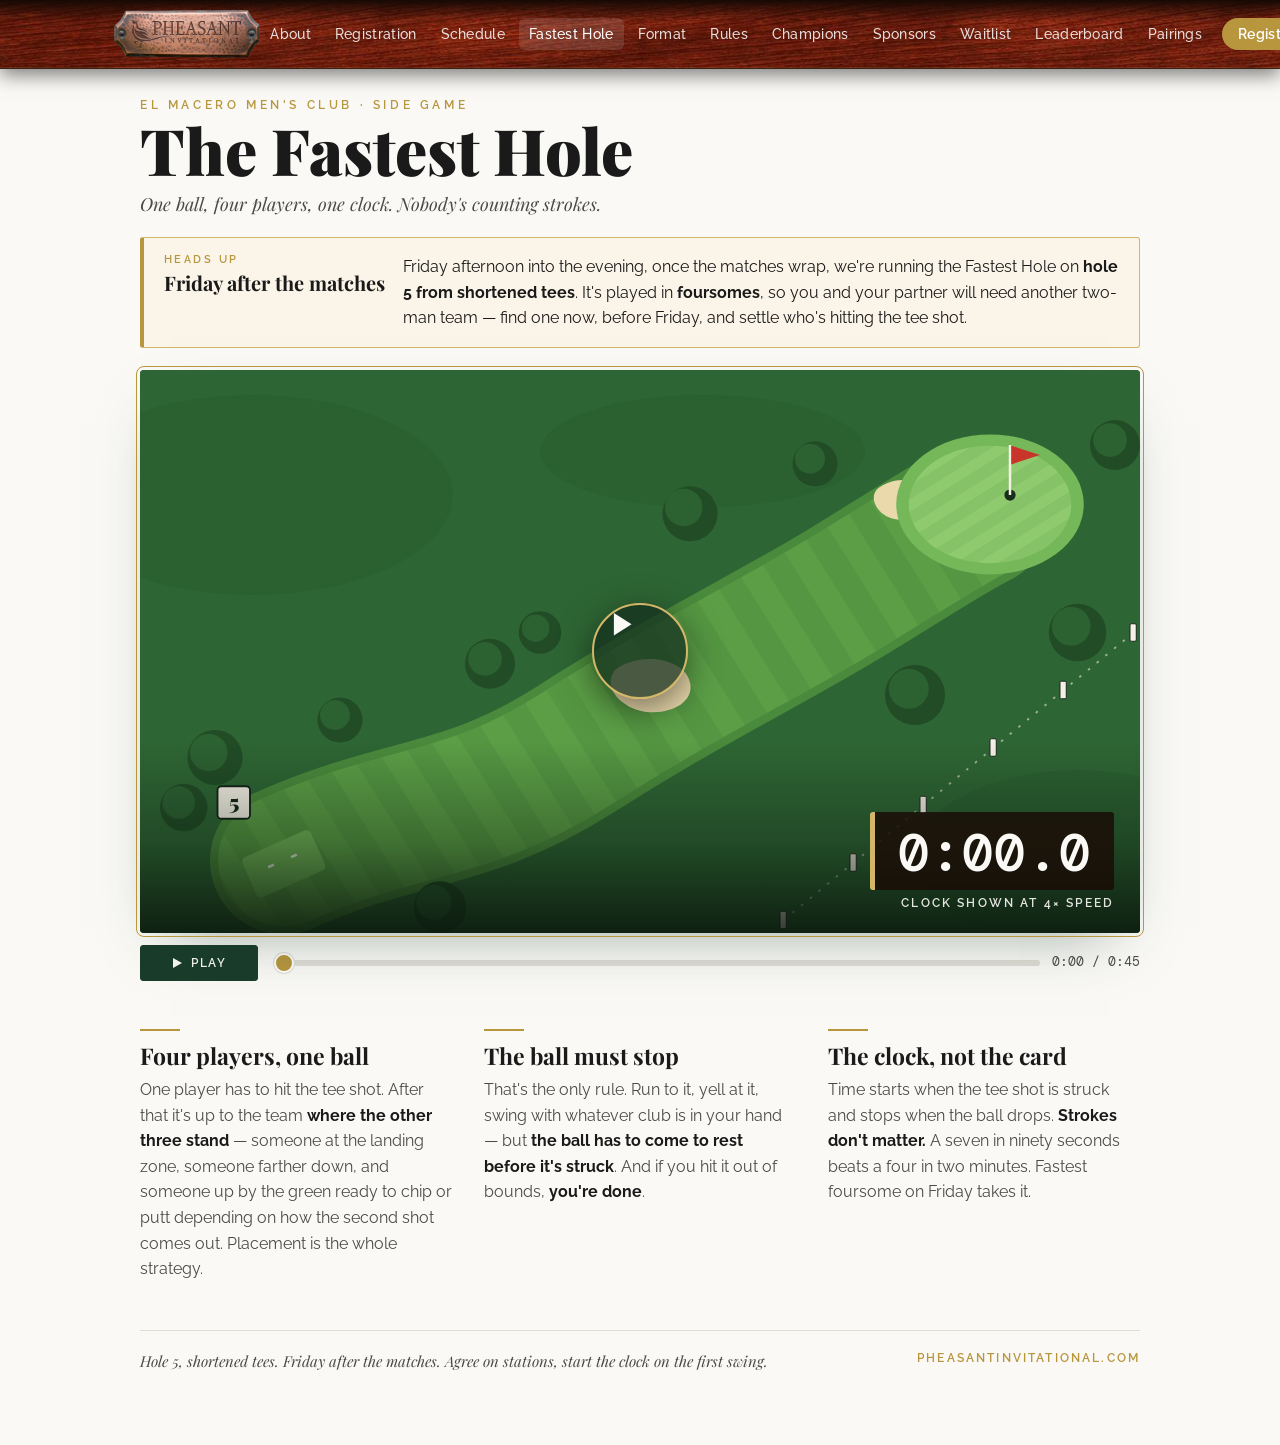
==== fastest-hole.html @ ba738352 "Fastest Hole: tap-to-play (no autostart) + captions back inside the frame - Animation no longer auto" ====
<!DOCTYPE html>
<html lang="en">
<head>
<meta charset="utf-8">
<meta name="viewport" content="width=device-width, initial-scale=1.0, viewport-fit=cover">
<meta name="theme-color" content="#1a0a05">
<meta name="description" content="The Fastest Hole — a Pheasant Invitational side game on a shortened hole 5, Friday after the matches. Four players, one ball, one clock.">
<meta property="og:title" content="The Fastest Hole · The Pheasant Invitational">
<meta property="og:description" content="Friday after the matches. Four players, one ball, one clock. Nobody's counting strokes.">
<link rel="icon" href="favicon.ico" sizes="32x32">
<title>The Fastest Hole</title>
<link rel="apple-touch-icon" href="apple-touch-icon.png?v=2">
<link rel="manifest" href="manifest.json">
<meta name="apple-mobile-web-app-capable" content="yes">
<meta name="mobile-web-app-capable" content="yes">
<meta name="apple-mobile-web-app-status-bar-style" content="black">
<meta name="apple-mobile-web-app-title" content="Pheasant">
<link rel="preconnect" href="https://fonts.googleapis.com">
<link rel="stylesheet" href="https://fonts.googleapis.com/css2?family=Playfair+Display:ital,wght@0,400;0,700;0,900;1,400&family=Raleway:wght@400;500;600;700&family=DM+Mono:wght@500&display=swap">
<style>
  :root {
    /* Pheasant Invitational palette (pheasantinvitational.com styles.css) */
    --ground: #faf9f6;
    --surface: #ffffff;
    --ink: #1a1a1a;
    --muted: #4a4a4a;
    --line: #e0ddd7;
    --green-dark: #1a3c2a;
    --green-mid: #2d5a3f;
    --green-light: #3a7d5c;
    --green-pale: #e8f0eb;
    --gold: #b8963e;
    --gold-light: #d4b668;
    --gold-pale: #faf5e8;
    --accent: #b8963e;
    --chalk: #faf9f6;
    --amber: #d4b668;
    --plate: #1a3c2a;
    --plate-ink: #faf9f6;
    --shadow: 0 24px 60px -30px rgba(26, 60, 42, .5);
    color-scheme: light dark;
  }
  @media (prefers-color-scheme: dark) {
    :root:not([data-theme="light"]) {
      --ground: #0f2a1a;
      --surface: #143019;
      --ink: #faf9f6;
      --muted: #c9d3cb;
      --line: #2d5a3f;
      --green-pale: #1a3c2a;
      --gold-pale: #1e2f22;
      --plate: #0a1f14;
      --shadow: 0 24px 60px -30px rgba(0, 0, 0, .8);
    }
  }
  :root[data-theme="dark"] {
    --ground: #0f2a1a;
    --surface: #143019;
    --ink: #faf9f6;
    --muted: #c9d3cb;
    --line: #2d5a3f;
    --green-pale: #1a3c2a;
    --gold-pale: #1e2f22;
    --plate: #0a1f14;
    --shadow: 0 24px 60px -30px rgba(0, 0, 0, .8);
  }

  * { box-sizing: border-box; }
  [hidden] { display: none !important; }
  body {
    margin: 0;
    padding-top: calc(68px + env(safe-area-inset-top, 0px));   /* clear the fixed navbar */
    background: var(--ground);
    color: var(--ink);
    font-family: "Raleway", system-ui, -apple-system, "Segoe UI", sans-serif;
    font-size: 17px;
    line-height: 1.6;
    -webkit-font-smoothing: antialiased;
  }
  /* ---------- Site navbar (same design as the rest of pheasantinvitational.com) ---------- */
  .navbar {
    position: fixed; top: 0; left: 0; right: 0; z-index: 100;
    padding-top: env(safe-area-inset-top, 0px);
    background:
      linear-gradient(to bottom, #160904 0, #160904 env(safe-area-inset-top, 0px), rgba(22,9,4,0) calc(env(safe-area-inset-top, 0px) + 22px)),
      url('mahogany-nav.jpg') center/cover no-repeat;
    background-color: #160904;
    border-bottom: 1px solid rgba(140,100,50,0.3);
    box-shadow: 0 6px 18px rgba(0,0,0,0.5), inset 0 -1px 0 rgba(255,220,160,0.08);
    transition: box-shadow 0.3s;
  }
  .navbar::after { content: ''; position: fixed; top: 0; left: 0; right: 0; height: env(safe-area-inset-top, 0px); background: #160904; z-index: 1; pointer-events: none; }
  .navbar.scrolled { box-shadow: 0 8px 28px rgba(0,0,0,0.6), inset 0 -1px 0 rgba(255,220,160,0.08); }
  .nav-container { max-width: 1100px; margin: 0 auto; padding: 0 24px; display: flex; align-items: center; justify-content: space-between; height: 68px; }
  .nav-logo { display: flex; align-items: center; }
  .nav-logo-img { height: 48px; width: auto; display: block; }
  .nav-menu { display: flex; align-items: center; gap: 4px; list-style: none; margin: 0; padding: 0; }
  .nav-menu li { list-style: none; }
  .nav-link { color: rgba(255,255,255,0.85); font-family: "Raleway", sans-serif; font-size: 14px; font-weight: 500; padding: 8px 10px; border-radius: 6px; text-decoration: none; letter-spacing: 0.3px; white-space: nowrap; transition: color 0.2s, background 0.2s; }
  .nav-link:hover { color: #fff; background: rgba(255,255,255,0.08); }
  .nav-cta { background: var(--gold); color: #fff !important; border-radius: 999px; padding: 8px 16px; font-weight: 600; margin-left: 6px; }
  .nav-cta:hover { background: var(--gold-light); }
  .nav-link-active { color: #fff !important; background: rgba(255,255,255,0.12); }
  .nav-toggle { display: none; flex-direction: column; gap: 5px; background: none; border: none; padding: 8px; cursor: pointer; }
  .nav-toggle span { display: block; width: 24px; height: 2px; background: #fff; border-radius: 2px; transition: transform 0.3s, opacity 0.3s; }
  .nav-toggle.active span:nth-child(1) { transform: translateY(7px) rotate(45deg); }
  .nav-toggle.active span:nth-child(2) { opacity: 0; }
  .nav-toggle.active span:nth-child(3) { transform: translateY(-7px) rotate(-45deg); }
  @media (max-width: 768px) {
    .nav-toggle { display: flex; }
    .nav-menu {
      position: fixed; top: calc(68px + env(safe-area-inset-top, 0px)); left: 0; right: 0;
      background: url('mahogany-bg.jpg') center/cover no-repeat;
      flex-direction: column; align-items: stretch; padding: 16px 24px 24px; gap: 4px;
      border-bottom: 1px solid rgba(140,100,50,0.3);
      transform: translateY(calc(-100% - 140px)); visibility: hidden;
      transition: transform 0.35s ease, visibility 0s 0.35s;
    }
    .nav-menu.open { transform: translateY(0); visibility: visible; transition: transform 0.35s ease, visibility 0s 0s; }
    .nav-link { display: block; padding: 12px 16px; font-size: 16px; }
    .nav-cta { text-align: center; margin-left: 0; margin-top: 8px; }
  }

  .wrap { max-width: 1040px; margin: 0 auto; padding: 28px 20px 72px; }

  header { margin-bottom: 18px; }
  .eyebrow {
    font-family: "Raleway", sans-serif;
    font-weight: 600; font-size: 12px; letter-spacing: .3em; text-transform: uppercase;
    color: var(--gold);
  }
  h1 {
    font-family: "Playfair Display", Georgia, "Times New Roman", serif;
    font-weight: 900; font-size: clamp(36px, 6vw, 64px); line-height: 1.02; margin: 2px 0 0;
    text-wrap: balance; color: var(--ink);
  }
  .lede { margin: 8px 0 0; max-width: 60ch; color: var(--muted); font-family: "Playfair Display", Georgia, serif; font-style: italic; font-size: 18px; }
  @media (max-width: 640px) {
    header { grid-template-columns: 1fr; gap: 12px; }
  }

  /* heads-up notice */
  .notice {
    display: grid; grid-template-columns: auto 1fr; gap: 14px 18px; align-items: start;
    background: var(--gold-pale); border: 1px solid var(--gold-light); border-left: 4px solid var(--gold);
    padding: 16px 20px; margin: 18px 0 22px; border-radius: 3px;
  }
  .notice .when {
    font-family: "Playfair Display", Georgia, serif; font-weight: 700; font-size: 20px; line-height: 1.15; color: var(--ink);
    min-width: 9ch;
  }
  .notice .when small { display: block; font-family: "Raleway", sans-serif; font-weight: 600; font-size: 11px; letter-spacing: .22em; text-transform: uppercase; color: var(--gold); margin-bottom: 4px; }
  .notice p { margin: 0; font-size: 16px; color: var(--ink); }
  .notice p strong { font-weight: 700; }
  @media (max-width: 640px) { .notice { grid-template-columns: 1fr; gap: 8px; } }

  /* ---------- stage ---------- */
  .stage {
    position: relative; aspect-ratio: 16 / 9; width: 100%;
    background: #2E6534; border-radius: 4px; overflow: hidden;
    box-shadow: var(--shadow);
    outline: 1px solid var(--gold); outline-offset: 3px;
  }
  .stage svg { position: absolute; inset: 0; width: 100%; height: 100%; display: block; }

  .hud {
    position: absolute; bottom: 3.4%; right: 2.6%; z-index: 6;
    display: flex; flex-direction: column; align-items: flex-end; gap: 4px;
    color: var(--chalk); text-align: right;
    pointer-events: none;
  }
  .clock {
    font-family: "DM Mono", "SFMono-Regular", Menlo, monospace;
    font-weight: 500; font-variant-numeric: tabular-nums;
    font-size: clamp(22px, 5.2cqw, 54px); line-height: 1;
    background: rgba(26, 10, 5, .82); padding: .28em .45em .22em; border-radius: 3px;
    border-left: 5px solid var(--gold-light);
    letter-spacing: .02em;
    transition: border-color .3s;
  }
  .clock.running { border-color: #c8352b; }
  .clock.done { border-color: #8FCB6E; }
  .hud small {
    font-family: "Raleway", sans-serif; font-weight: 600; font-size: clamp(9px, 1.3cqw, 12px);
    letter-spacing: .18em; text-transform: uppercase; opacity: .9;
  }
  .strokes {
    position: absolute; top: 3.2%; left: 2.6%; z-index: 6;
    font-family: "Raleway", sans-serif; font-weight: 600; letter-spacing: .18em; text-transform: uppercase;
    font-size: clamp(10px, 1.5cqw, 14px); color: var(--chalk);
    background: rgba(26, 10, 5, .82); padding: .5em .8em; border-radius: 3px;
    opacity: 0; pointer-events: none;
  }
  .strokes b { font-family: "DM Mono", monospace; font-size: 1.4em; margin-left: .4em; font-weight: 500; }
  .strokes b { position: relative; display: inline-block; }
  .strokes b i { position: absolute; left: -2px; right: -2px; top: 52%; height: 3px; background: #c8352b; transform: scaleX(0); transform-origin: left center; }

  .stage { container-type: inline-size; }

  /* title card */
  .card {
    position: absolute; inset: 0; z-index: 10; display: grid; place-items: center; text-align: center;
    background: radial-gradient(ellipse at 50% 60%, rgba(26,60,42,.35), rgba(10,31,20,.88));
    color: var(--chalk); opacity: 0; pointer-events: none; padding: 6%;
  }
  .card .t0 {
    font-family: "Raleway", sans-serif; font-weight: 600; letter-spacing: .32em; text-transform: uppercase;
    font-size: clamp(9px, 1.5cqw, 15px); color: var(--gold-light); margin-bottom: 1.2em;
  }
  .card .t1 {
    font-family: "Playfair Display", Georgia, serif; font-weight: 900;
    font-size: clamp(28px, 8.5cqw, 92px); line-height: 1; letter-spacing: 0;
    text-wrap: balance;
  }
  .card .t2 {
    font-family: "Playfair Display", Georgia, serif; font-style: italic; font-size: clamp(12px, 2.4cqw, 24px);
    margin-top: .7em; opacity: .92;
  }
  .card .rule { width: 12%; height: 2px; background: linear-gradient(90deg, transparent, var(--gold-light), transparent); margin: 1.1em auto 0; }

  /* scoreboard card (final) */
  .board {
    position: absolute; inset: 0; z-index: 10; display: grid; place-items: center;
    background: rgba(10, 31, 20, .82); color: var(--chalk); opacity: 0; pointer-events: none;
  }
  .board .inner {
    display: grid; grid-template-columns: 1fr 1fr; gap: 0 6cqw; align-items: end; text-align: center;
  }
  .board .lbl { font-family: "Raleway", sans-serif; font-weight: 600; letter-spacing: .26em; text-transform: uppercase; font-size: clamp(9px, 1.5cqw, 14px); color: var(--gold-light); }
  .board .val { font-family: "DM Mono", monospace; font-variant-numeric: tabular-nums; line-height: 1; margin-top: .15em; }
  .board .time .val { font-size: clamp(40px, 11cqw, 118px); color: var(--gold-light); }
  .board .stk .val { font-size: clamp(28px, 6cqw, 64px); opacity: .55; text-decoration: line-through; text-decoration-color: #c8352b; text-decoration-thickness: 4px; }
  .board .foot { grid-column: 1 / -1; margin-top: 1.4em; font-family: "Playfair Display", Georgia, serif; font-style: italic; font-size: clamp(12px, 2.4cqw, 24px); }

  /* Captions overlaid inside the frame — a soft scrim across the bottom keeps
     text legible without covering the hole, players, ball, or clock. */
  .captions {
    position: absolute; inset: 0; z-index: 4; pointer-events: none;
    background: linear-gradient(to top, rgba(8,18,10,.82) 0%, rgba(8,18,10,.32) 16%, rgba(8,18,10,0) 34%);
  }
  .cap {
    position: absolute; left: 4%; right: 27%; bottom: 6.5%;
    font-family: "Playfair Display", Georgia, serif; font-size: clamp(13px, 2.7cqw, 23px); line-height: 1.3;
    color: #faf9f6; opacity: 0; margin: 0; text-shadow: 0 1px 4px rgba(0,0,0,.6);
  }
  .cap.sub { font-family: "Raleway", sans-serif; font-weight: 600; text-transform: uppercase; letter-spacing: .1em; font-size: clamp(11px, 2cqw, 15px); color: #e9e2d2; }
  .cap em { font-style: normal; color: var(--gold-light); font-weight: 700; }
  .cap.sub em { color: var(--gold-light); }

  /* Big play button — the animation waits for a tap instead of auto-running,
     so nobody misses the opening. Hidden while it plays. */
  .bigplay {
    position: absolute; left: 50%; top: 50%; transform: translate(-50%, -50%); z-index: 20;
    width: clamp(58px, 12cqw, 96px); aspect-ratio: 1; border-radius: 50%; padding: 0;
    background: rgba(20, 46, 30, .74); border: 2px solid var(--gold-light);
    display: grid; place-items: center; cursor: pointer;
    box-shadow: 0 10px 34px rgba(0,0,0,.5);
    transition: opacity .3s ease, transform .18s ease, background .2s;
  }
  .bigplay svg { width: 42%; height: 42%; fill: #faf9f6; margin-left: 8%; }
  .bigplay:hover { transform: translate(-50%, -50%) scale(1.06); background: rgba(26, 60, 42, .9); }
  .bigplay:focus-visible { outline: 2px solid var(--gold-light); outline-offset: 4px; }
  .stage.playing .bigplay { opacity: 0; pointer-events: none; }

  /* ---------- controls ---------- */
  .controls {
    display: grid; grid-template-columns: auto 1fr auto; gap: 14px; align-items: center;
    margin-top: 12px;
  }
  button {
    font-family: "Raleway", sans-serif; font-weight: 600; letter-spacing: .16em; text-transform: uppercase;
    font-size: 12px; color: var(--ink); background: var(--surface); border: 1px solid var(--line);
    padding: 11px 16px; border-radius: 3px; cursor: pointer; line-height: 1;
    display: inline-flex; align-items: center; gap: 8px;
    -webkit-tap-highlight-color: transparent;
  }
  #playBtn { background: var(--green-dark); color: #faf9f6; border-color: var(--green-dark); min-width: 118px; justify-content: center; }
  #playBtn:hover { background: var(--green-mid); }
  button:hover { border-color: var(--gold); }
  button:focus-visible { outline: 2px solid var(--gold); outline-offset: 2px; }
  button svg { width: 12px; height: 12px; fill: currentColor; }
  .scrub { -webkit-appearance: none; appearance: none; width: 100%; height: 6px; background: var(--line); border-radius: 3px; outline: none; cursor: pointer; }
  .scrub::-webkit-slider-thumb { -webkit-appearance: none; width: 20px; height: 20px; border-radius: 50%; background: var(--gold); border: 2px solid var(--surface); box-shadow: 0 0 0 1px var(--line); }
  .scrub::-moz-range-thumb { width: 20px; height: 20px; border-radius: 50%; background: var(--gold); border: 2px solid var(--surface); }
  .scrub:focus-visible { outline: 2px solid var(--gold); outline-offset: 4px; }
  .tc { font-family: "DM Mono", monospace; font-variant-numeric: tabular-nums; font-size: 13px; color: var(--muted); }

  @media (max-width: 480px) {
    .controls { grid-template-columns: auto 1fr; }
    .tc { grid-column: 2; justify-self: end; margin-top: -6px; }
  }

  /* ---------- house rules ---------- */
  .rules { margin-top: 48px; display: grid; grid-template-columns: repeat(3, 1fr); gap: 32px; }
  .rules h2 {
    font-family: "Playfair Display", Georgia, serif; font-weight: 700;
    font-size: 23px; margin: 0 0 8px; line-height: 1.15; text-wrap: balance;
  }
  .rules h2::before { content: ""; display: block; width: 40px; height: 2px; background: var(--gold); margin-bottom: 12px; }
  .rules p { margin: 0; color: var(--muted); font-size: 16px; }
  .rules strong { color: var(--ink); font-weight: 700; }
  @media (max-width: 720px) { .rules { grid-template-columns: 1fr; gap: 26px; } }

  footer { margin-top: 48px; padding-top: 18px; border-top: 1px solid var(--line); color: var(--muted); font-size: 15px; font-family: "Playfair Display", Georgia, serif; font-style: italic; display: flex; justify-content: space-between; gap: 16px; flex-wrap: wrap; }
  footer a { color: var(--gold); text-decoration: none; font-family: "Raleway", sans-serif; font-style: normal; font-weight: 600; font-size: 12px; letter-spacing: .18em; text-transform: uppercase; }
  footer a:hover { text-decoration: underline; }

  /* phones: bigger marks in the SVG, clock up top, captions full width */
  @media (max-width: 600px) {
    .hud { top: 3.2%; bottom: auto; right: auto; left: 50%; transform: translateX(-50%); align-items: center; }
    .hud small { display: none; }
    .clock { font-size: 24px; }
    .strokes { font-size: 10px; }
    /* clock sits top-center on phones, so captions can use the full width */
    .cap { right: 4%; bottom: 8%; font-size: clamp(13px, 3.8cqw, 18px); }
    .cap.sub { font-size: clamp(11px, 3cqw, 14px); }
    #players text { font-size: 34px; letter-spacing: 2px; }
    #players .fig > circle:first-of-type { r: 28; }
    #players .fig > circle:last-of-type { r: 12; }
    #players .sh { rx: 30; ry: 12; }
    #ball circle { r: 15; }
    #ballShadow ellipse { rx: 15; ry: 8; }
    #pill rect { x: -120; y: -36; width: 240; height: 72; rx: 36; }
    #pill text { font-size: 40px; }
    #obLabel { font-size: 46px; }
    .board .inner { gap: 0 6cqw; }
  }

  @media (prefers-reduced-motion: reduce) {
    .clock { transition: none; }
  }
</style>
<style>[hidden] { display: none !important; }</style>
</head>
<body>
<nav id="navbar" class="navbar">
  <div class="nav-container">
    <a href="index.html" class="nav-logo"><img src="copper-logo-nav.png" alt="The Pheasant Invitational" class="nav-logo-img"></a>
    <button class="nav-toggle" id="navToggle" aria-label="Toggle navigation"><span></span><span></span><span></span></button>
    <ul class="nav-menu" id="navMenu">
      <li><a href="index.html#about" class="nav-link">About</a></li>
      <li><a href="index.html#registration" class="nav-link">Registration</a></li>
      <li><a href="schedule.html" class="nav-link">Schedule</a></li>
      <li><a href="fastest-hole.html" class="nav-link nav-link-active">Fastest Hole</a></li>
      <li><a href="index.html#format" class="nav-link">Format</a></li>
      <li><a href="index.html#rules" class="nav-link">Rules</a></li>
      <li><a href="index.html#champions" class="nav-link">Champions</a></li>
      <li><a href="sponsors.html" class="nav-link">Sponsors</a></li>
      <li><a href="waitlist.html" class="nav-link">Waitlist</a></li>
      <li><a href="leaderboard.html" class="nav-link">Leaderboard</a></li>
      <li><a href="pairings.html" class="nav-link">Pairings</a></li>
      <li><a href="register.html" class="nav-link nav-cta">Register</a></li>
    </ul>
  </div>
</nav>
<div class="wrap">
  <header>
    <div class="eyebrow">El Macero Men's Club · Side game</div>
    <h1>The Fastest Hole</h1>
    <p class="lede">One ball, four players, one clock. Nobody's counting strokes.</p>
  </header>

  <div class="notice">
    <div class="when"><small>Heads up</small>Friday after the matches</div>
    <p>Friday afternoon into the evening, once the matches wrap, we're running the Fastest Hole on <strong>hole 5 from shortened tees</strong>. It's played in <strong>foursomes</strong>, so you and your partner will need another two-man team — find one now, before Friday, and settle who's hitting the tee shot.</p>
  </div>

  <div class="stage" id="stage" aria-label="Animated explainer of the fastest-hole format">
    <svg viewBox="0 0 1600 900" xmlns="http://www.w3.org/2000/svg" aria-hidden="true">
      <defs>
        <pattern id="mow" width="80" height="80" patternUnits="userSpaceOnUse" patternTransform="rotate(-32)">
          <rect width="40" height="80" fill="#5B9E46"/>
          <rect x="40" width="40" height="80" fill="#549642"/>
        </pattern>
        <pattern id="mowG" width="36" height="36" patternUnits="userSpaceOnUse" patternTransform="rotate(58)">
          <rect width="18" height="36" fill="#8FCB6E"/>
          <rect x="18" width="18" height="36" fill="#86C267"/>
        </pattern>
        <radialGradient id="spot" cx="50%" cy="50%" r="50%">
          <stop offset="70%" stop-color="#000"/>
          <stop offset="100%" stop-color="#fff"/>
        </radialGradient>
        <mask id="spotMask">
          <rect width="1600" height="900" fill="#fff"/>
          <circle id="spotHole" cx="700" cy="600" r="230" fill="url(#spot)"/>
        </mask>
        <filter id="soft" x="-20%" y="-20%" width="140%" height="140%">
          <feGaussianBlur stdDeviation="3"/>
        </filter>
      </defs>

      <!-- rough -->
      <rect width="1600" height="900" fill="#2E6534"/>
      <g fill="#2A5E30" opacity=".6">
        <ellipse cx="180" cy="200" rx="320" ry="160"/>
        <ellipse cx="1500" cy="780" rx="260" ry="140"/>
        <ellipse cx="900" cy="130" rx="260" ry="90"/>
      </g>

      <!-- out of bounds: white stakes along the right side -->
      <g id="ob">
        <line x1="1030" y1="880" x2="1590" y2="420" stroke="#F4F0E4" stroke-width="3" stroke-dasharray="4 14" opacity=".55"/>
        <g fill="#F4F0E4" stroke="#16241A" stroke-width="1.5">
          <rect x="1024" y="866" width="10" height="28" rx="2"/>
          <rect x="1136" y="774" width="10" height="28" rx="2"/>
          <rect x="1248" y="682" width="10" height="28" rx="2"/>
          <rect x="1360" y="590" width="10" height="28" rx="2"/>
          <rect x="1472" y="498" width="10" height="28" rx="2"/>
          <rect x="1584" y="406" width="10" height="28" rx="2"/>
        </g>
        <text id="obLabel" x="1400" y="760" font-family="Raleway, sans-serif" font-weight="700" font-size="34" letter-spacing="6" fill="#F4F0E4" text-anchor="middle" opacity="0" transform="rotate(-39 1400 760)">OUT OF BOUNDS</text>
      </g>

      <!-- fairway -->
      <path id="fairway" d="M230 785 C420 700 520 720 700 605 S1010 430 1140 350 S1300 250 1340 230" fill="none" stroke="#4A8A3C" stroke-width="236" stroke-linecap="round"/>
      <path d="M230 785 C420 700 520 720 700 605 S1010 430 1140 350 S1300 250 1340 230" fill="none" stroke="url(#mow)" stroke-width="210" stroke-linecap="round"/>

      <!-- bunkers -->
      <path d="M760 480 C800 450 870 460 880 500 C888 535 840 555 800 545 C765 536 740 505 760 480Z" fill="#E9D9AB"/>
      <path d="M1180 190 C1210 165 1260 175 1265 205 C1268 230 1230 245 1205 238 C1180 232 1165 205 1180 190Z" fill="#E9D9AB"/>

      <!-- green -->
      <ellipse cx="1360" cy="215" rx="150" ry="112" fill="#74B85A"/>
      <ellipse cx="1360" cy="215" rx="130" ry="94" fill="url(#mowG)"/>

      <!-- tee box -->
      <rect x="170" y="755" width="120" height="70" rx="8" fill="#6FB456" transform="rotate(-24 230 790)"/>
      <rect x="205" y="783" width="10" height="4" fill="#fff" opacity=".8" transform="rotate(-24 230 790)"/>
      <rect x="245" y="783" width="10" height="4" fill="#fff" opacity=".8" transform="rotate(-24 230 790)"/>
      <g transform="translate(150 692)">
        <rect x="-26" y="-26" width="52" height="52" rx="6" fill="#F4F0E4" stroke="#16241A" stroke-width="3"/>
        <text y="12" font-family="Playfair Display, Georgia, serif" font-weight="900" font-size="34" fill="#16241A" text-anchor="middle">5</text>
      </g>

      <!-- trees -->
      <g id="trees">
        <circle cx="120" cy="620" r="44" fill="#214C26"/><circle cx="110" cy="612" r="30" fill="#2C6132"/>
        <circle cx="70" cy="700" r="38" fill="#214C26"/><circle cx="62" cy="692" r="26" fill="#2C6132"/>
        <circle cx="480" cy="860" r="42" fill="#214C26"/><circle cx="470" cy="852" r="28" fill="#2C6132"/>
        <circle cx="560" cy="470" r="40" fill="#214C26"/><circle cx="552" cy="462" r="27" fill="#2C6132"/>
        <circle cx="640" cy="420" r="34" fill="#214C26"/><circle cx="633" cy="413" r="22" fill="#2C6132"/>
        <circle cx="1240" cy="520" r="48" fill="#214C26"/><circle cx="1230" cy="510" r="32" fill="#2C6132"/>
        <circle cx="1500" cy="420" r="46" fill="#214C26"/><circle cx="1490" cy="410" r="31" fill="#2C6132"/>
        <circle cx="1560" cy="120" r="40" fill="#214C26"/><circle cx="1552" cy="112" r="27" fill="#2C6132"/>
        <circle cx="880" cy="230" r="44" fill="#214C26"/><circle cx="870" cy="220" r="30" fill="#2C6132"/>
        <circle cx="1080" cy="150" r="36" fill="#214C26"/><circle cx="1072" cy="142" r="24" fill="#2C6132"/>
        <circle cx="320" cy="560" r="36" fill="#214C26"/><circle cx="312" cy="552" r="24" fill="#2C6132"/>
      </g>

      <!-- hole + flag -->
      <circle cx="1392" cy="200" r="9" fill="#1A2E1C"/>
      <g id="flag">
        <line x1="1392" y1="200" x2="1392" y2="120" stroke="#F4F0E4" stroke-width="4"/>
        <path d="M1394 121 L1440 136 L1394 151 Z" fill="#C8352B"/>
      </g>

      <!-- station labels + players -->
      <g id="players" font-family="Raleway, sans-serif" font-weight="700" text-anchor="middle">
        <g class="pl" id="p1"><g class="fig" opacity="0">
          <ellipse class="sh" cx="0" cy="8" rx="20" ry="8" fill="#000" opacity=".28"/>
          <circle r="19" fill="#E9EFF5" stroke="#16241A" stroke-width="3"/>
          <circle r="8" fill="#C79A6B"/>
          <text y="-30" font-size="20" letter-spacing="1.5" fill="#F4F0E4" stroke="#16241A" stroke-width="4" paint-order="stroke">TEE</text>
        </g></g>
        <g class="pl" id="p2"><g class="fig" opacity="0">
          <ellipse class="sh" cx="0" cy="8" rx="20" ry="8" fill="#000" opacity=".28"/>
          <circle r="19" fill="#F2B53F" stroke="#16241A" stroke-width="3"/>
          <circle r="8" fill="#6B4A2B"/>
          <text y="-30" font-size="20" letter-spacing="1.5" fill="#F4F0E4" stroke="#16241A" stroke-width="4" paint-order="stroke">STATION 2</text>
        </g></g>
        <g class="pl" id="p3"><g class="fig" opacity="0">
          <ellipse class="sh" cx="0" cy="8" rx="20" ry="8" fill="#000" opacity=".28"/>
          <circle r="19" fill="#C8352B" stroke="#16241A" stroke-width="3"/>
          <circle r="8" fill="#E2B48C"/>
          <text y="-30" font-size="20" letter-spacing="1.5" fill="#F4F0E4" stroke="#16241A" stroke-width="4" paint-order="stroke">STATION 3</text>
        </g></g>
        <g class="pl" id="p4"><g class="fig" opacity="0">
          <ellipse class="sh" cx="0" cy="8" rx="20" ry="8" fill="#000" opacity=".28"/>
          <circle r="19" fill="#2E6F9E" stroke="#16241A" stroke-width="3"/>
          <circle r="8" fill="#8C5A3C"/>
          <text y="-30" font-size="20" letter-spacing="1.5" fill="#F4F0E4" stroke="#16241A" stroke-width="4" paint-order="stroke">GREEN</text>
        </g></g>
      </g>

      <!-- ball -->
      <g id="ballShadow" opacity="0"><ellipse rx="9" ry="5" fill="#000" opacity=".35" filter="url(#soft)"/></g>
      <g id="ball" opacity="0"><circle r="9" fill="#FFFFFF" stroke="#8A8A80" stroke-width="1.5"/></g>

      <!-- spotlight overlay for the rule scene -->
      <rect id="dim" width="1600" height="900" fill="#0A160C" opacity="0" mask="url(#spotMask)"/>

      <!-- status pill -->
      <g id="pill" opacity="0" font-family="Raleway, sans-serif" font-weight="700" text-anchor="middle">
        <rect x="-92" y="-26" width="184" height="52" rx="26" fill="#C8352B"/>
        <text id="pillText" y="10" font-size="28" fill="#F4F0E4" letter-spacing="3">WAIT</text>
      </g>
    </svg>

    <div class="strokes" id="strokes">Strokes<b id="strokeN">0<i></i></b></div>
    <div class="hud">
      <div class="clock" id="clock">0:00.0</div>
      <small id="clockNote">Clock shown at 4× speed</small>
    </div>


    <div class="card" id="title">
      <div>
        <div class="t0">The Pheasant Invitational presents</div>
        <div class="t1">The Fastest Hole</div>
        <div class="t2">Hole 5, shortened. Four players. One clock.</div>
        <div class="rule"></div>
      </div>
    </div>

    <div class="board" id="board">
      <div class="inner">
        <div class="time"><div class="lbl">Time to hole out</div><div class="val" id="finalTime">0:00.0</div></div>
        <div class="stk"><div class="lbl">Strokes</div><div class="val">4</div></div>
        <div class="foot">Nobody's counting strokes. Only the clock. Now beat it.</div>
      </div>
    </div>

    <div class="captions" aria-live="polite">
      <div class="cap" id="c1">Four players, <em>one ball</em>. One of you hits the tee shot. The other three stand wherever you think the ball's going — one of them up by the green.</div>
      <div class="cap" id="c2">The one rule: the ball has to <em>stop</em> before anyone hits it. Run to it, yell at it — just let it stop.</div>
      <div class="cap" id="c2b">Send it <em>out of bounds</em> and that's it. You're done.</div>
      <div class="cap" id="c3">Clock starts at the tee shot. Get it in the hole. <em>Fast.</em></div>
      <div class="cap sub" id="s1">Station 2 sprints to it — and hits</div>
      <div class="cap sub" id="s2">Ball's still rolling — wait for it…</div>
      <div class="cap sub" id="s3">Station 3, greenside — chip or putt, whatever it leaves</div>
      <div class="cap sub" id="s4">Flag out · putt · drop</div>
    </div>

    <button class="bigplay" id="bigPlay" aria-label="Play the animation">
      <svg viewBox="0 0 24 24" aria-hidden="true"><path d="M8 5v14l11-7z"/></svg>
    </button>
  </div>

  <div class="controls">
    <button id="playBtn" aria-label="Play or pause">
      <svg id="iconPlay" viewBox="0 0 12 12"><path d="M2 1l9 5-9 5z"/></svg>
      <svg id="iconPause" viewBox="0 0 12 12" hidden><path d="M2 1h3v10H2zM7 1h3v10H7z"/></svg>
      <span id="playLabel">Pause</span>
    </button>
    <input class="scrub" id="scrub" type="range" min="0" max="1000" value="0" aria-label="Scrub the animation">
    <div class="tc"><span id="tcNow">0:00</span> / <span id="tcEnd">0:45</span></div>
  </div>


  <section class="rules">
    <div>
      <h2>Four players, one ball</h2>
      <p>One player has to hit the tee shot. After that it's up to the team <strong>where the other three stand</strong> — someone at the landing zone, someone farther down, and someone up by the green ready to chip or putt depending on how the second shot comes out. Placement is the whole strategy.</p>
    </div>
    <div>
      <h2>The ball must stop</h2>
      <p>That's the only rule. Run to it, yell at it, swing with whatever club is in your hand — but <strong>the ball has to come to rest before it's struck</strong>. And if you hit it out of bounds, <strong>you're done</strong>.</p>
    </div>
    <div>
      <h2>The clock, not the card</h2>
      <p>Time starts when the tee shot is struck and stops when the ball drops. <strong>Strokes don't matter.</strong> A seven in ninety seconds beats a four in two minutes. Fastest foursome on Friday takes it.</p>
    </div>
  </section>

  <footer><span>Hole 5, shortened tees. Friday after the matches. Agree on stations, start the clock on the first swing.</span><a href="https://www.pheasantinvitational.com">pheasantinvitational.com</a></footer>
</div>

<script src="https://cdnjs.cloudflare.com/ajax/libs/gsap/3.12.5/gsap.min.js"></script>
<script>
(function () {
  const $ = (s) => document.querySelector(s);
  const reduce = window.matchMedia('(prefers-reduced-motion: reduce)').matches;

  // ---------- scene state (rendered every frame) ----------
  const ball = { x: 230, y: 785, lift: 0, alpha: 0 };
  const players = {
    p1: { x: 230, y: 785 },
    p2: { x: 660, y: 630 },
    p3: { x: 1205, y: 320 },
    p4: { x: 1450, y: 250 }
  };
  const pill = { x: 0, y: 0 };
  const els = {
    ball: $('#ball'), shadow: $('#ballShadow'), pill: $('#pill'), pillText: $('#pillText'),
    pillRect: $('#pill rect'), flag: $('#flag'), spot: $('#spotHole')
  };
  const pEls = { p1: $('#p1'), p2: $('#p2'), p3: $('#p3'), p4: $('#p4') };

  function render() {
    const s = 1 + ball.lift / 160;
    els.ball.setAttribute('transform', `translate(${ball.x} ${ball.y - ball.lift}) scale(${s})`);
    els.ball.setAttribute('opacity', ball.alpha);
    els.shadow.setAttribute('transform', `translate(${ball.x} ${ball.y + 5})`);
    els.shadow.setAttribute('opacity', ball.alpha * Math.max(0.25, 1 - ball.lift / 200));
    for (const k in players) pEls[k].setAttribute('transform', `translate(${players[k].x} ${players[k].y})`);
    els.pill.setAttribute('transform', `translate(${pill.x} ${pill.y - 92})`);
  }
  gsap.ticker.add(render);
  render();

  // ---------- helpers ----------
  const CLOCK_SCALE = 4;
  const fmt = (sec) => {
    const m = Math.floor(sec / 60), s = sec - m * 60;
    return `${m}:${s < 10 ? '0' : ''}${s.toFixed(1)}`;
  };
  const tl = gsap.timeline({ paused: true, defaults: { ease: 'power2.out' } });

  // A shot: ball flies from its current place to (lx,ly), then rolls to (rx,ry).
  function shot(at, lx, ly, rx, ry, flight, height, roll) {
    tl.to(ball, { x: lx, y: ly, duration: flight, ease: 'none' }, at);
    tl.to(ball, { lift: height, duration: flight / 2, ease: 'sine.out' }, at);
    tl.to(ball, { lift: 0, duration: flight / 2, ease: 'sine.in' }, at + flight / 2);
    tl.to(ball, { x: rx, y: ry, duration: roll, ease: 'power3.out' }, at + flight);
    return at + flight + roll;
  }
  function pillAt(at, x, y, waitFor, hitFor) {
    tl.set(pill, { x, y }, at);
    tl.set(els.pillText, { textContent: 'WAIT' }, at);
    tl.set(els.pillRect, { attr: { fill: '#C8352B' } }, at);
    tl.to(els.pill, { opacity: 1, duration: .2 }, at);
    tl.set(els.pillText, { textContent: 'HIT' }, at + waitFor);
    tl.set(els.pillRect, { attr: { fill: '#3E8E3A' } }, at + waitFor);
    tl.to(els.pill, { opacity: 0, duration: .2 }, at + waitFor + hitFor);
  }
  function caption(el, at, until) {
    tl.to(el, { opacity: 1, duration: .35 }, at);
    tl.to(el, { opacity: 0, duration: .3 }, until - .3);
  }
  function run(at, who, x, y, dur) {
    tl.to(players[who], { x, y, duration: dur, ease: 'power1.inOut' }, at);
  }
  function stroke(at, n) { tl.set($('#strokeN'), { textContent: n }, at); }

  // ---------- SCENE 1: title (0–4) ----------
  tl.addLabel('intro', 0);
  tl.set('#title', { opacity: 1 }, 0);
  tl.from('#title .t1', { y: 20, opacity: 0, duration: .8 }, .2);
  tl.from('#title .t2', { y: 12, opacity: 0, duration: .6 }, .7);
  tl.from('#title .rule', { scaleX: 0, duration: .6 }, 1.0);
  tl.to('#title', { opacity: 0, duration: .7 }, 3.3);

  // ---------- SCENE 2: setup (4–10) ----------
  tl.addLabel('setup', 4);
  tl.to(ball, { alpha: 1, duration: .3 }, 4);
  [['#p1', 4.2], ['#p2', 5.0], ['#p3', 5.7], ['#p4', 6.4]].forEach(([id, t]) => {
    tl.fromTo(id + ' .fig', { opacity: 0, scale: 0.4, transformOrigin: '50% 50%' }, { opacity: 1, scale: 1, duration: .5, ease: 'back.out(2)' }, t);
  });
  // stations walk into place from the tee
  tl.from(players.p2, { x: 300, y: 760, duration: 1.6, ease: 'power1.inOut' }, 4.6);
  tl.from(players.p3, { x: 330, y: 750, duration: 2.6, ease: 'power1.inOut' }, 5.1);
  tl.from(players.p4, { x: 360, y: 740, duration: 3.0, ease: 'power1.inOut' }, 5.6);
  caption($('#c1'), 4.2, 10);

  // ---------- SCENE 3: the rule + out of bounds (10–20) ----------
  tl.addLabel('rule', 10);
  tl.set(ball, { alpha: 0 }, 10);
  tl.set(ball, { x: 560, y: 690 }, 10.05);
  tl.to(ball, { alpha: 1, duration: .3 }, 10.1);
  tl.to(els.spot, { attr: { cx: 640, cy: 640, r: 230 }, duration: .01 }, 10);
  tl.to('#dim', { opacity: .6, duration: .6 }, 10);
  tl.to('.hud', { opacity: 0, duration: .4 }, 10);
  caption($('#c2'), 10.2, 15.2);
  tl.to(ball, { x: 640, y: 660, duration: 2.6, ease: 'power3.out' }, 10.6);
  pillAt(10.6, 660, 630, 2.6, 1.4);
  tl.to(els.spot, { attr: { r: 260 }, duration: 2.6, ease: 'power3.out' }, 10.6);
  // OB: spotlight slides to the stakes, a stray ball sails over the line
  tl.to(els.spot, { attr: { cx: 1330, cy: 640, r: 340 }, duration: .8, ease: 'power2.inOut' }, 15.0);
  caption($('#c2b'), 15.4, 19.6);
  tl.set(ball, { x: 900, y: 520, lift: 0 }, 15.6);
  tl.to(ball, { x: 1420, y: 700, duration: 1.5, ease: 'none' }, 15.8);
  tl.to(ball, { lift: 140, duration: .75, ease: 'sine.out' }, 15.8);
  tl.to(ball, { lift: 0, duration: .75, ease: 'sine.in' }, 16.55);
  tl.to(ball, { x: 1460, y: 715, duration: .6, ease: 'power3.out' }, 17.3);
  tl.to('#obLabel', { opacity: 1, duration: .3 }, 17.4);
  tl.to('#obLabel', { opacity: 0, duration: .3 }, 19.3);
  tl.to('#dim', { opacity: 0, duration: .5 }, 19.3);
  tl.to(ball, { alpha: 0, duration: .3 }, 19.3);

  // ---------- SCENE 4: run the hole (20–39) ----------
  const R = 20;
  tl.addLabel('run', R);
  tl.set(ball, { x: 230, y: 785, lift: 0 }, R);
  tl.to(ball, { alpha: 1, duration: .3 }, R + .1);
  tl.to('#strokes', { opacity: 1, duration: .3 }, R + .1);
  tl.to('.hud', { opacity: 1, duration: .4 }, R + .1);
  caption($('#c3'), R + .2, R + 3.2);

  const T_START = R + 1.0;
  tl.addLabel('clockStart', T_START);
  stroke(T_START, 1);
  // tee shot
  let t = shot(T_START, 560, 690, 615, 665, 1.6, 150, 1.4);          // ends R+4.0
  run(T_START + .4, 'p2', 605, 640, 1.8);
  pillAt(T_START + 1.6, 605, 640, 1.4, .5);
  caption($('#s2'), R + 3.3, R + 4.8);
  caption($('#s1'), R + 4.9, R + 7.4);
  // station 2 hits
  stroke(t + .5, 2);
  t = shot(t + .5, 1130, 380, 1175, 350, 1.7, 170, 1.5);             // R+4.5 → R+7.7  (short of the green)
  run(R + 5.4, 'p3', 1170, 322, 1.2);
  pillAt(R + 6.2, 1170, 322, 1.5, .5);
  caption($('#s3'), R + 7.6, R + 10.8);
  // station 3 hits to the green
  stroke(t + .5, 3);
  t = shot(t + .5, 1330, 250, 1358, 228, 1.0, 55, 1.6);              // R+8.2 → R+10.8  (a chip, low and running)
  run(R + 8.6, 'p4', 1322, 258, 1.2);
  pillAt(R + 9.4, 1322, 258, 1.4, .5);
  // flag out
  tl.to(els.flag, { x: 70, y: -20, rotation: 78, svgOrigin: '1392 200', duration: .6, ease: 'power2.inOut' }, R + 10.8);
  caption($('#s4'), R + 11.4, R + 14.6);
  // putt
  stroke(R + 11.9, 4);
  tl.to(ball, { x: 1392, y: 200, duration: 1.7, ease: 'power2.out' }, R + 11.9);
  tl.to(ball, { alpha: 0, duration: .2 }, R + 13.5);
  tl.to(els.ball.firstElementChild, { attr: { r: 3 }, duration: .25 }, R + 13.45);
  tl.set(els.ball.firstElementChild, { attr: { r: 9 } }, R + 13.9);
  const T_END = R + 13.6;
  tl.addLabel('clockStop', T_END);
  ['#p4', '#p3', '#p2', '#p1'].forEach((id, i) => {
    tl.to(id + ' .fig', { y: -14, duration: .18, yoyo: true, repeat: 3, ease: 'sine.inOut' }, R + 13.8 + i * .12);
  });
  tl.to(els.flag, { x: 0, y: 0, rotation: 0, duration: .8, ease: 'power2.inOut' }, R + 15.5);

  // ---------- SCENE 5: scoreboard (39–45) ----------
  const S = 39;
  tl.addLabel('score', S);
  tl.to('#strokes i', { scaleX: 1, duration: .4 }, S - 2);
  tl.set('#strokes i', { scaleX: 0 }, S);
  tl.to('#strokes', { opacity: 0, duration: .3 }, S - .4);
  tl.to('#board', { opacity: 1, duration: .6 }, S);
  tl.to('.hud', { opacity: 0, duration: .4 }, S);
  tl.from('#board .time', { y: 16, opacity: 0, duration: .6 }, S + .2);
  tl.from('#board .stk', { y: 16, opacity: 0, duration: .6 }, S + .6);
  tl.from('#board .foot', { y: 10, opacity: 0, duration: .6 }, S + 1.4);
  tl.to({}, { duration: 5 }, S + 1);   // hold
  const TOTAL = tl.duration();
  const FINAL = fmt((T_END - T_START) * CLOCK_SCALE);
  $('#finalTime').textContent = FINAL;

  // ---------- clock + HUD driven off timeline time ----------
  const clock = $('#clock'), scrub = $('#scrub'), tcNow = $('#tcNow');
  $('#tcEnd').textContent = `0:${String(Math.round(TOTAL)).padStart(2, '0')}`;
  let scrubbing = false;

  function hud() {
    const now = tl.time();
    const el = Math.max(0, Math.min(now, T_END) - T_START) * CLOCK_SCALE;
    clock.textContent = fmt(el);
    clock.classList.toggle('running', now >= T_START && now < T_END);
    clock.classList.toggle('done', now >= T_END);
    if (!scrubbing) scrub.value = Math.round(tl.progress() * 1000);
    tcNow.textContent = `0:${String(Math.floor(now)).padStart(2, '0')}`;
  }
  tl.eventCallback('onUpdate', hud);
  tl.eventCallback('onComplete', () => setPlaying(false, true));

  // ---------- controls ----------
  const playBtn = $('#playBtn'), iconPlay = $('#iconPlay'), iconPause = $('#iconPause'), playLabel = $('#playLabel');
  const stage = $('#stage');
  let ended = false;
  function setPlaying(on, atEnd) {
    ended = !!atEnd;
    iconPlay.hidden = on; iconPause.hidden = !on;
    playLabel.textContent = on ? 'Pause' : (ended ? 'Replay' : 'Play');
    playBtn.setAttribute('aria-label', playLabel.textContent);
    stage.classList.toggle('playing', on);   // hide the big play button while it runs
  }
  playBtn.addEventListener('click', () => {
    if (tl.isActive() && !tl.paused()) { tl.pause(); setPlaying(false); return; }
    if (ended || tl.progress() >= 1) tl.restart();
    else tl.play();
    setPlaying(true);
  });
  scrub.addEventListener('input', () => {
    scrubbing = true;
    tl.progress(scrub.value / 1000).pause();
    hud();
    setPlaying(false);
  });
  scrub.addEventListener('change', () => { scrubbing = false; });
  stage.addEventListener('click', () => playBtn.click());
  $('#bigPlay').addEventListener('click', (e) => { e.stopPropagation(); playBtn.click(); });
  document.addEventListener('keydown', (e) => {
    if (e.code === 'Space' && e.target === document.body) { e.preventDefault(); playBtn.click(); }
  });

  // Start paused on the title card so nobody misses the opening — the viewer
  // taps the big play button (or the controls) to begin.
  tl.progress(0);
  hud();
  setPlaying(false);
})();
</script>
<script>
  /* Navbar: mobile hamburger toggle + scrolled state (mirrors the site's app.js) */
  (function () {
    var t = document.getElementById('navToggle'), m = document.getElementById('navMenu'), n = document.getElementById('navbar');
    if (t && m) {
      t.addEventListener('click', function () { t.classList.toggle('active'); m.classList.toggle('open'); });
      m.querySelectorAll('.nav-link').forEach(function (l) {
        l.addEventListener('click', function () { t.classList.remove('active'); m.classList.remove('open'); });
      });
    }
    if (n) window.addEventListener('scroll', function () { n.classList.toggle('scrolled', window.scrollY > 40); }, { passive: true });
  })();
</script>
</body>
</html>
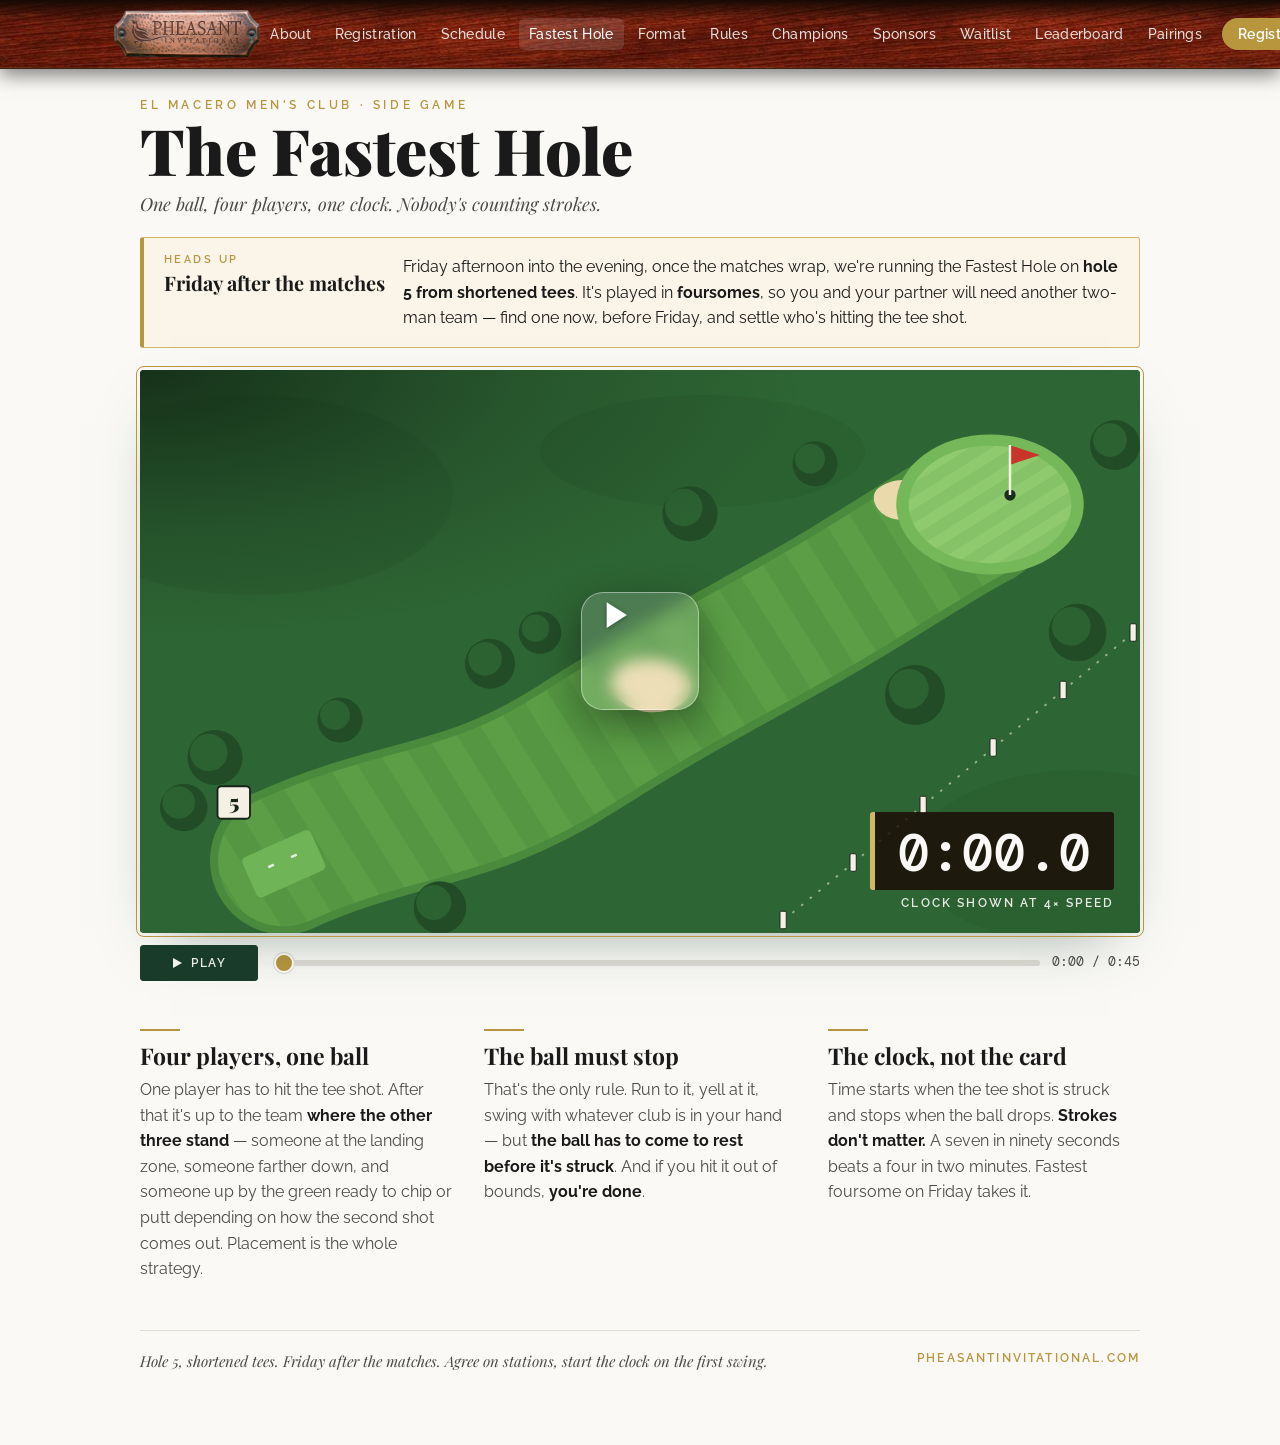
==== commit 79403b3b: "Fastest Hole: narrative to top-left + frosted play-button frame - Move the in-window captions to the" ====
--- a/fastest-hole.html
+++ b/fastest-hole.html
@@ -236,12 +236,13 @@
      text legible without covering the hole, players, ball, or clock. */
   .captions {
     position: absolute; inset: 0; z-index: 4; pointer-events: none;
-    background: linear-gradient(to top, rgba(8,18,10,.82) 0%, rgba(8,18,10,.32) 16%, rgba(8,18,10,0) 34%);
+    /* soft dark wash in the top-left only — keeps the green/flag & tee clear */
+    background: radial-gradient(115% 82% at 0% 0%, rgba(8,18,10,.62) 0%, rgba(8,18,10,.18) 34%, rgba(8,18,10,0) 58%);
   }
   .cap {
-    position: absolute; left: 4%; right: 27%; bottom: 6.5%;
-    font-family: "Playfair Display", Georgia, serif; font-size: clamp(13px, 2.7cqw, 23px); line-height: 1.3;
-    color: #faf9f6; opacity: 0; margin: 0; text-shadow: 0 1px 4px rgba(0,0,0,.6);
+    position: absolute; left: 4%; right: 34%; top: 10.5%; bottom: auto;
+    font-family: "Playfair Display", Georgia, serif; font-size: clamp(13px, 2.5cqw, 22px); line-height: 1.3;
+    color: #faf9f6; opacity: 0; margin: 0; text-shadow: 0 1px 4px rgba(0,0,0,.75);
   }
   .cap.sub { font-family: "Raleway", sans-serif; font-weight: 600; text-transform: uppercase; letter-spacing: .1em; font-size: clamp(11px, 2cqw, 15px); color: #e9e2d2; }
   .cap em { font-style: normal; color: var(--gold-light); font-weight: 700; }
@@ -251,14 +252,16 @@
      so nobody misses the opening. Hidden while it plays. */
   .bigplay {
     position: absolute; left: 50%; top: 50%; transform: translate(-50%, -50%); z-index: 20;
-    width: clamp(58px, 12cqw, 96px); aspect-ratio: 1; border-radius: 50%; padding: 0;
-    background: rgba(20, 46, 30, .74); border: 2px solid var(--gold-light);
+    width: clamp(76px, 15cqw, 118px); aspect-ratio: 1; border-radius: 22px; padding: 0;
+    background: rgba(255, 255, 255, 0.15);
+    -webkit-backdrop-filter: blur(8px); backdrop-filter: blur(8px);
+    border: 1px solid rgba(255, 255, 255, 0.42);
     display: grid; place-items: center; cursor: pointer;
-    box-shadow: 0 10px 34px rgba(0,0,0,.5);
+    box-shadow: 0 14px 40px rgba(0,0,0,.4);
     transition: opacity .3s ease, transform .18s ease, background .2s;
   }
-  .bigplay svg { width: 42%; height: 42%; fill: #faf9f6; margin-left: 8%; }
-  .bigplay:hover { transform: translate(-50%, -50%) scale(1.06); background: rgba(26, 60, 42, .9); }
+  .bigplay svg { width: 38%; height: 38%; fill: #fff; margin-left: 9%; filter: drop-shadow(0 1px 2px rgba(0,0,0,.35)); }
+  .bigplay:hover { transform: translate(-50%, -50%) scale(1.06); background: rgba(255, 255, 255, 0.26); }
   .bigplay:focus-visible { outline: 2px solid var(--gold-light); outline-offset: 4px; }
   .stage.playing .bigplay { opacity: 0; pointer-events: none; }
 
@@ -311,8 +314,10 @@
     .hud small { display: none; }
     .clock { font-size: 24px; }
     .strokes { font-size: 10px; }
-    /* clock sits top-center on phones, so captions can use the full width */
-    .cap { right: 4%; bottom: 8%; font-size: clamp(13px, 3.8cqw, 18px); }
+    /* phones: the clock sits top-center, so keep the caption along the bottom
+       (clear of it) with a bottom wash instead of the desktop top-left one */
+    .captions { background: linear-gradient(to top, rgba(8,18,10,.82) 0%, rgba(8,18,10,.3) 16%, rgba(8,18,10,0) 34%); }
+    .cap { left: 4%; right: 5%; top: auto; bottom: 5%; font-size: clamp(13px, 3.8cqw, 18px); }
     .cap.sub { font-size: clamp(11px, 3cqw, 14px); }
     #players text { font-size: 34px; letter-spacing: 2px; }
     #players .fig > circle:first-of-type { r: 28; }
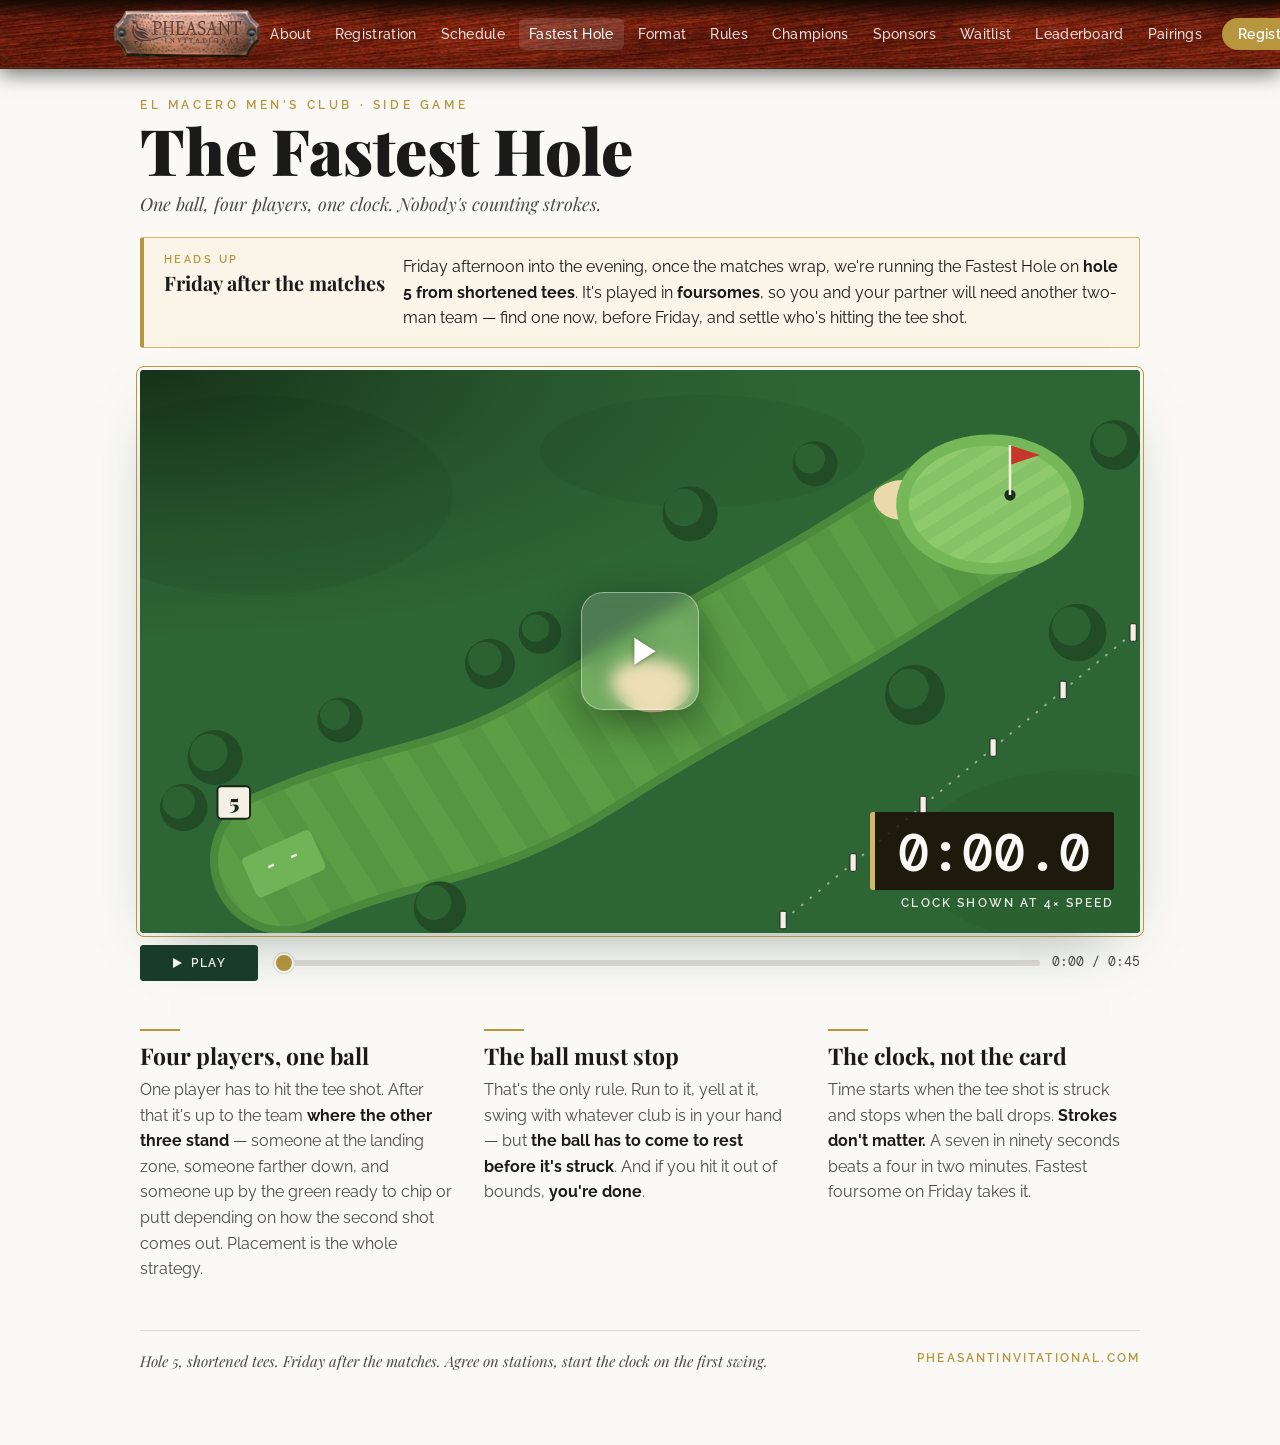
==== commit bea1936b: "Fastest Hole: remove strokes counter; center the play triangle - Drop the live strokes chip entirely" ====
--- a/fastest-hole.html
+++ b/fastest-hole.html
@@ -184,16 +184,6 @@
     font-family: "Raleway", sans-serif; font-weight: 600; font-size: clamp(9px, 1.3cqw, 12px);
     letter-spacing: .18em; text-transform: uppercase; opacity: .9;
   }
-  .strokes {
-    position: absolute; top: 3.2%; left: 2.6%; z-index: 6;
-    font-family: "Raleway", sans-serif; font-weight: 600; letter-spacing: .18em; text-transform: uppercase;
-    font-size: clamp(10px, 1.5cqw, 14px); color: var(--chalk);
-    background: rgba(26, 10, 5, .82); padding: .5em .8em; border-radius: 3px;
-    opacity: 0; pointer-events: none;
-  }
-  .strokes b { font-family: "DM Mono", monospace; font-size: 1.4em; margin-left: .4em; font-weight: 500; }
-  .strokes b { position: relative; display: inline-block; }
-  .strokes b i { position: absolute; left: -2px; right: -2px; top: 52%; height: 3px; background: #c8352b; transform: scaleX(0); transform-origin: left center; }
 
   .stage { container-type: inline-size; }
 
@@ -260,7 +250,7 @@
     box-shadow: 0 14px 40px rgba(0,0,0,.4);
     transition: opacity .3s ease, transform .18s ease, background .2s;
   }
-  .bigplay svg { width: 38%; height: 38%; fill: #fff; margin-left: 9%; filter: drop-shadow(0 1px 2px rgba(0,0,0,.35)); }
+  .bigplay svg { position: absolute; inset: 0; margin: auto; width: 40%; height: 40%; fill: #fff; filter: drop-shadow(0 1px 2px rgba(0,0,0,.35)); }
   .bigplay:hover { transform: translate(-50%, -50%) scale(1.06); background: rgba(255, 255, 255, 0.26); }
   .bigplay:focus-visible { outline: 2px solid var(--gold-light); outline-offset: 4px; }
   .stage.playing .bigplay { opacity: 0; pointer-events: none; }
@@ -313,7 +303,6 @@
     .hud { top: 3.2%; bottom: auto; right: auto; left: 50%; transform: translateX(-50%); align-items: center; }
     .hud small { display: none; }
     .clock { font-size: 24px; }
-    .strokes { font-size: 10px; }
     /* phones: the clock sits top-center, so keep the caption along the bottom
        (clear of it) with a bottom wash instead of the desktop top-left one */
     .captions { background: linear-gradient(to top, rgba(8,18,10,.82) 0%, rgba(8,18,10,.3) 16%, rgba(8,18,10,0) 34%); }
@@ -501,7 +490,6 @@
       </g>
     </svg>
 
-    <div class="strokes" id="strokes">Strokes<b id="strokeN">0<i></i></b></div>
     <div class="hud">
       <div class="clock" id="clock">0:00.0</div>
       <small id="clockNote">Clock shown at 4× speed</small>
@@ -537,7 +525,7 @@
     </div>
 
     <button class="bigplay" id="bigPlay" aria-label="Play the animation">
-      <svg viewBox="0 0 24 24" aria-hidden="true"><path d="M8 5v14l11-7z"/></svg>
+      <svg viewBox="0 0 24 24" aria-hidden="true"><path d="M9 5 L20 12 L9 19 Z"/></svg>
     </button>
   </div>
 
@@ -635,7 +623,7 @@
   function run(at, who, x, y, dur) {
     tl.to(players[who], { x, y, duration: dur, ease: 'power1.inOut' }, at);
   }
-  function stroke(at, n) { tl.set($('#strokeN'), { textContent: n }, at); }
+  function stroke() {}   // strokes counter removed — no-op keeps the run sequence tidy
 
   // ---------- SCENE 1: title (0–4) ----------
   tl.addLabel('intro', 0);
@@ -687,7 +675,6 @@
   tl.addLabel('run', R);
   tl.set(ball, { x: 230, y: 785, lift: 0 }, R);
   tl.to(ball, { alpha: 1, duration: .3 }, R + .1);
-  tl.to('#strokes', { opacity: 1, duration: .3 }, R + .1);
   tl.to('.hud', { opacity: 1, duration: .4 }, R + .1);
   caption($('#c3'), R + .2, R + 3.2);
 
@@ -730,9 +717,6 @@
   // ---------- SCENE 5: scoreboard (39–45) ----------
   const S = 39;
   tl.addLabel('score', S);
-  tl.to('#strokes i', { scaleX: 1, duration: .4 }, S - 2);
-  tl.set('#strokes i', { scaleX: 0 }, S);
-  tl.to('#strokes', { opacity: 0, duration: .3 }, S - .4);
   tl.to('#board', { opacity: 1, duration: .6 }, S);
   tl.to('.hud', { opacity: 0, duration: .4 }, S);
   tl.from('#board .time', { y: 16, opacity: 0, duration: .6 }, S + .2);
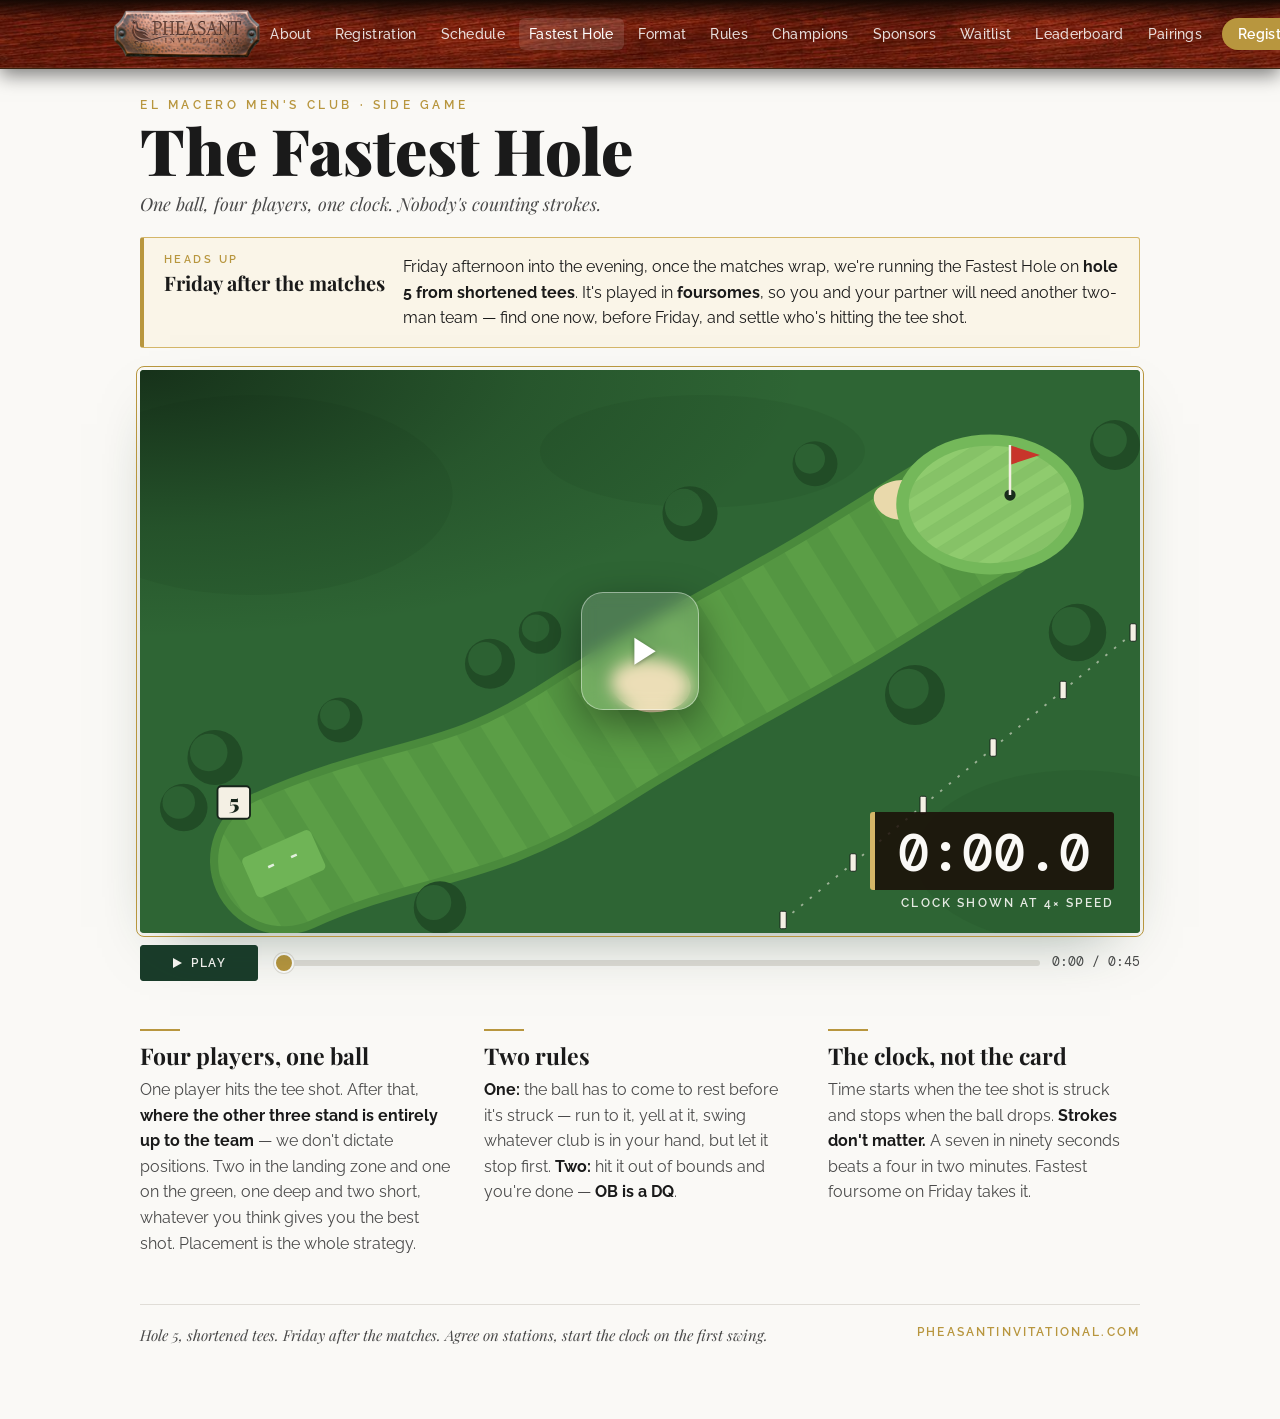
==== commit 23db7fa1: "Fastest Hole: copy fixes — free player placement + two rules - Player placement is the team's call (" ====
--- a/fastest-hole.html
+++ b/fastest-hole.html
@@ -514,9 +514,9 @@
     </div>
 
     <div class="captions" aria-live="polite">
-      <div class="cap" id="c1">Four players, <em>one ball</em>. One of you hits the tee shot. The other three stand wherever you think the ball's going — one of them up by the green.</div>
-      <div class="cap" id="c2">The one rule: the ball has to <em>stop</em> before anyone hits it. Run to it, yell at it — just let it stop.</div>
-      <div class="cap" id="c2b">Send it <em>out of bounds</em> and that's it. You're done.</div>
+      <div class="cap" id="c1">Four players, <em>one ball</em>. One of you hits the tee shot — after that, where the other three stand is <em>up to you</em>. Two in the landing zone and one on the green? Your call.</div>
+      <div class="cap" id="c2"><em>Two rules.</em> One: the ball has to <em>stop</em> before anyone hits it. Run to it, yell at it — just let it stop.</div>
+      <div class="cap" id="c2b">Two: hit it <em>out of bounds</em> and you're done. OB is a DQ.</div>
       <div class="cap" id="c3">Clock starts at the tee shot. Get it in the hole. <em>Fast.</em></div>
       <div class="cap sub" id="s1">Station 2 sprints to it — and hits</div>
       <div class="cap sub" id="s2">Ball's still rolling — wait for it…</div>
@@ -543,11 +543,11 @@
   <section class="rules">
     <div>
       <h2>Four players, one ball</h2>
-      <p>One player has to hit the tee shot. After that it's up to the team <strong>where the other three stand</strong> — someone at the landing zone, someone farther down, and someone up by the green ready to chip or putt depending on how the second shot comes out. Placement is the whole strategy.</p>
+      <p>One player hits the tee shot. After that, <strong>where the other three stand is entirely up to the team</strong> — we don't dictate positions. Two in the landing zone and one on the green, one deep and two short, whatever you think gives you the best shot. Placement is the whole strategy.</p>
     </div>
     <div>
-      <h2>The ball must stop</h2>
-      <p>That's the only rule. Run to it, yell at it, swing with whatever club is in your hand — but <strong>the ball has to come to rest before it's struck</strong>. And if you hit it out of bounds, <strong>you're done</strong>.</p>
+      <h2>Two rules</h2>
+      <p><strong>One:</strong> the ball has to come to rest before it's struck — run to it, yell at it, swing whatever club is in your hand, but let it stop first. <strong>Two:</strong> hit it out of bounds and you're done — <strong>OB is a DQ</strong>.</p>
     </div>
     <div>
       <h2>The clock, not the card</h2>
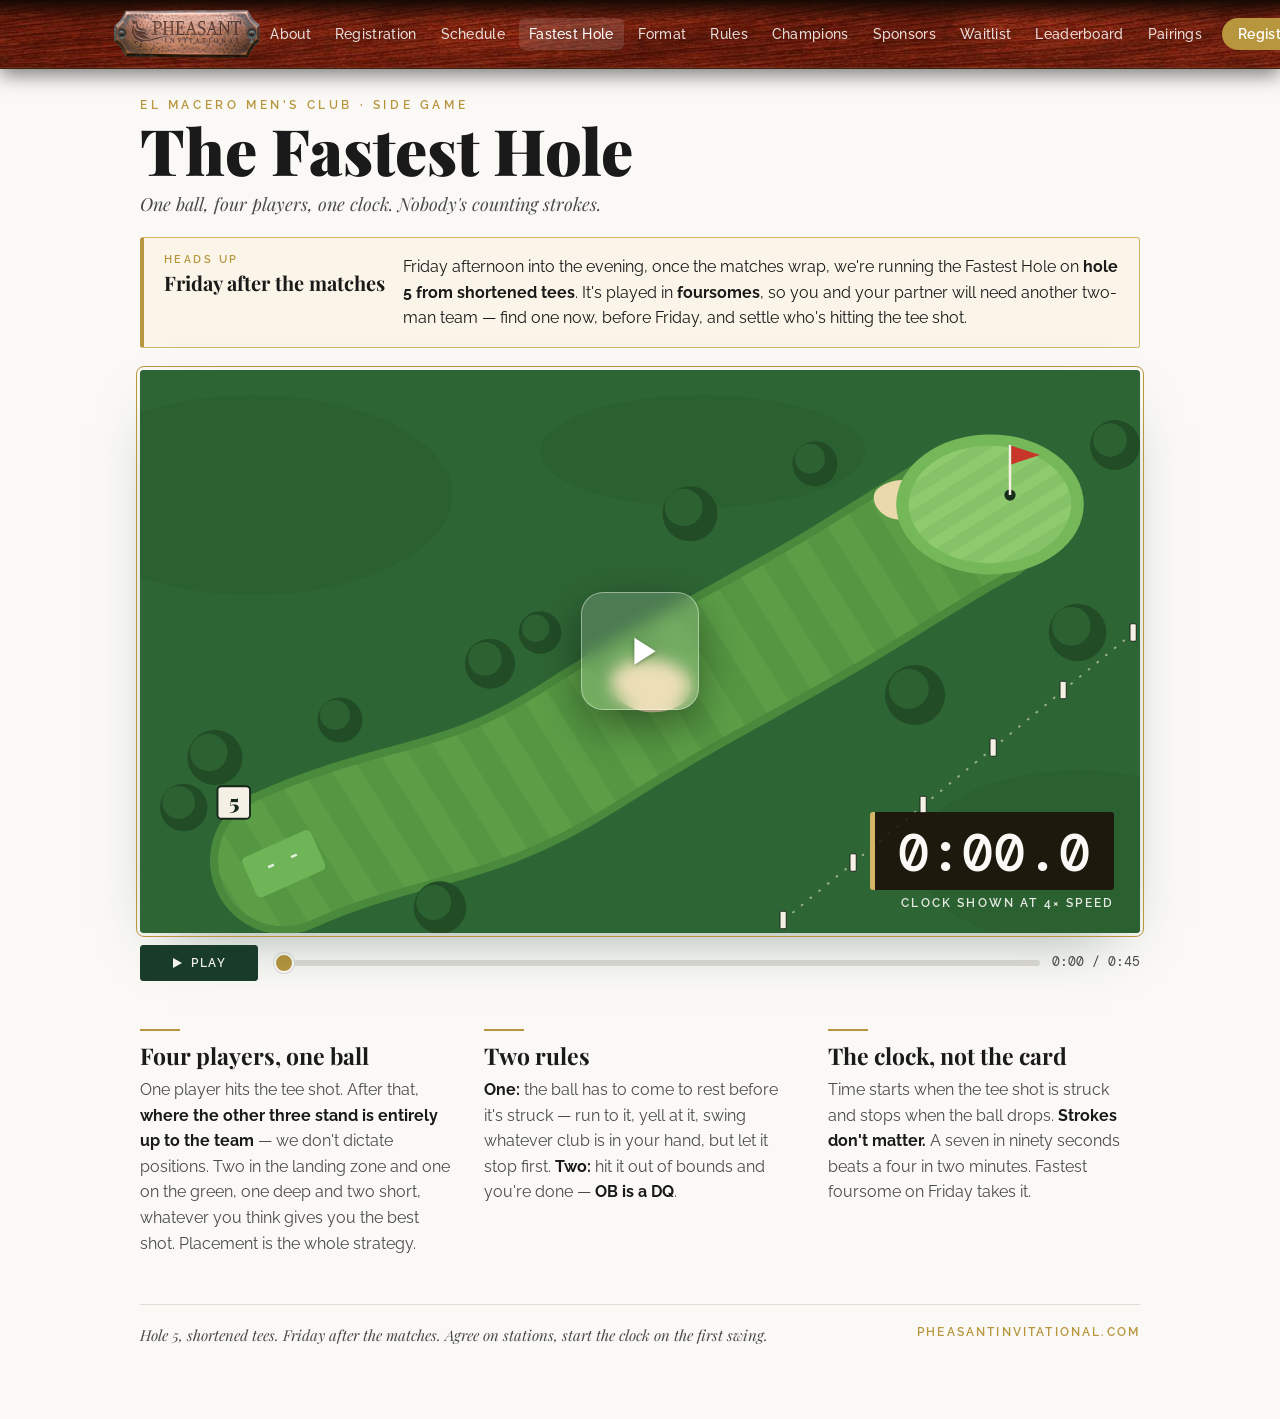
==== commit e2ebea21: "Fastest Hole: mobile — clock top-left, narration below the video Phones only (desktop unchanged): th" ====
--- a/fastest-hole.html
+++ b/fastest-hole.html
@@ -155,6 +155,7 @@
   @media (max-width: 640px) { .notice { grid-template-columns: 1fr; gap: 8px; } }
 
   /* ---------- stage ---------- */
+  .stagewrap { position: relative; container-type: inline-size; }
   .stage {
     position: relative; aspect-ratio: 16 / 9; width: 100%;
     background: #2E6534; border-radius: 4px; overflow: hidden;
@@ -226,13 +227,11 @@
      text legible without covering the hole, players, ball, or clock. */
   .captions {
     position: absolute; inset: 0; z-index: 4; pointer-events: none;
-    /* soft dark wash in the top-left only — keeps the green/flag & tee clear */
-    background: radial-gradient(115% 82% at 0% 0%, rgba(8,18,10,.62) 0%, rgba(8,18,10,.18) 34%, rgba(8,18,10,0) 58%);
   }
   .cap {
     position: absolute; left: 4%; right: 34%; top: 10.5%; bottom: auto;
     font-family: "Playfair Display", Georgia, serif; font-size: clamp(13px, 2.5cqw, 22px); line-height: 1.3;
-    color: #faf9f6; opacity: 0; margin: 0; text-shadow: 0 1px 4px rgba(0,0,0,.75);
+    color: #faf9f6; opacity: 0; margin: 0; text-shadow: 0 1px 2px rgba(0,0,0,.92), 0 0 10px rgba(0,0,0,.6);
   }
   .cap.sub { font-family: "Raleway", sans-serif; font-weight: 600; text-transform: uppercase; letter-spacing: .1em; font-size: clamp(11px, 2cqw, 15px); color: #e9e2d2; }
   .cap em { font-style: normal; color: var(--gold-light); font-weight: 700; }
@@ -300,14 +299,23 @@
 
   /* phones: bigger marks in the SVG, clock up top, captions full width */
   @media (max-width: 600px) {
-    .hud { top: 3.2%; bottom: auto; right: auto; left: 50%; transform: translateX(-50%); align-items: center; }
+    /* phones: clock to the top-left, and the narration BELOW the window
+       (the video is too small to overlay text on) */
+    .hud { top: 3.2%; bottom: auto; right: auto; left: 2.6%; transform: none; align-items: flex-start; text-align: left; }
     .hud small { display: none; }
     .clock { font-size: 24px; }
-    /* phones: the clock sits top-center, so keep the caption along the bottom
-       (clear of it) with a bottom wash instead of the desktop top-left one */
-    .captions { background: linear-gradient(to top, rgba(8,18,10,.82) 0%, rgba(8,18,10,.3) 16%, rgba(8,18,10,0) 34%); }
-    .cap { left: 4%; right: 5%; top: auto; bottom: 5%; font-size: clamp(13px, 3.8cqw, 18px); }
-    .cap.sub { font-size: clamp(11px, 3cqw, 14px); }
+    .captions {
+      position: relative; inset: auto; z-index: auto; pointer-events: auto;
+      min-height: 6.8em; margin-top: 14px; padding-left: 16px;
+      border-left: 4px solid var(--gold); background: none;
+    }
+    .cap {
+      left: 16px; right: 4px; top: 0; bottom: auto;
+      color: var(--ink); text-shadow: none;
+      font-size: clamp(15px, 4.2vw, 19px);
+    }
+    .cap.sub { color: var(--muted); font-size: clamp(13px, 3.6vw, 15px); }
+    .cap em { color: var(--gold); }
     #players text { font-size: 34px; letter-spacing: 2px; }
     #players .fig > circle:first-of-type { r: 28; }
     #players .fig > circle:last-of-type { r: 12; }
@@ -359,6 +367,7 @@
     <p>Friday afternoon into the evening, once the matches wrap, we're running the Fastest Hole on <strong>hole 5 from shortened tees</strong>. It's played in <strong>foursomes</strong>, so you and your partner will need another two-man team — find one now, before Friday, and settle who's hitting the tee shot.</p>
   </div>
 
+  <div class="stagewrap">
   <div class="stage" id="stage" aria-label="Animated explainer of the fastest-hole format">
     <svg viewBox="0 0 1600 900" xmlns="http://www.w3.org/2000/svg" aria-hidden="true">
       <defs>
@@ -513,20 +522,21 @@
       </div>
     </div>
 
-    <div class="captions" aria-live="polite">
-      <div class="cap" id="c1">Four players, <em>one ball</em>. One of you hits the tee shot — after that, where the other three stand is <em>up to you</em>. Two in the landing zone and one on the green? Your call.</div>
-      <div class="cap" id="c2"><em>Two rules.</em> One: the ball has to <em>stop</em> before anyone hits it. Run to it, yell at it — just let it stop.</div>
-      <div class="cap" id="c2b">Two: hit it <em>out of bounds</em> and you're done. OB is a DQ.</div>
-      <div class="cap" id="c3">Clock starts at the tee shot. Get it in the hole. <em>Fast.</em></div>
-      <div class="cap sub" id="s1">Station 2 sprints to it — and hits</div>
-      <div class="cap sub" id="s2">Ball's still rolling — wait for it…</div>
-      <div class="cap sub" id="s3">Station 3, greenside — chip or putt, whatever it leaves</div>
-      <div class="cap sub" id="s4">Flag out · putt · drop</div>
-    </div>
-
     <button class="bigplay" id="bigPlay" aria-label="Play the animation">
       <svg viewBox="0 0 24 24" aria-hidden="true"><path d="M9 5 L20 12 L9 19 Z"/></svg>
     </button>
+  </div>
+
+  <div class="captions" aria-live="polite">
+    <div class="cap" id="c1">Four players, <em>one ball</em>. One of you hits the tee shot — after that, where the other three stand is <em>up to you</em>. Two in the landing zone and one on the green? Your call.</div>
+    <div class="cap" id="c2"><em>Two rules.</em> One: the ball has to <em>stop</em> before anyone hits it. Run to it, yell at it — just let it stop.</div>
+    <div class="cap" id="c2b">Two: hit it <em>out of bounds</em> and you're done. OB is a DQ.</div>
+    <div class="cap" id="c3">Clock starts at the tee shot. Get it in the hole. <em>Fast.</em></div>
+    <div class="cap sub" id="s1">Station 2 sprints to it — and hits</div>
+    <div class="cap sub" id="s2">Ball's still rolling — wait for it…</div>
+    <div class="cap sub" id="s3">Station 3, greenside — chip or putt, whatever it leaves</div>
+    <div class="cap sub" id="s4">Flag out · putt · drop</div>
+  </div>
   </div>
 
   <div class="controls">
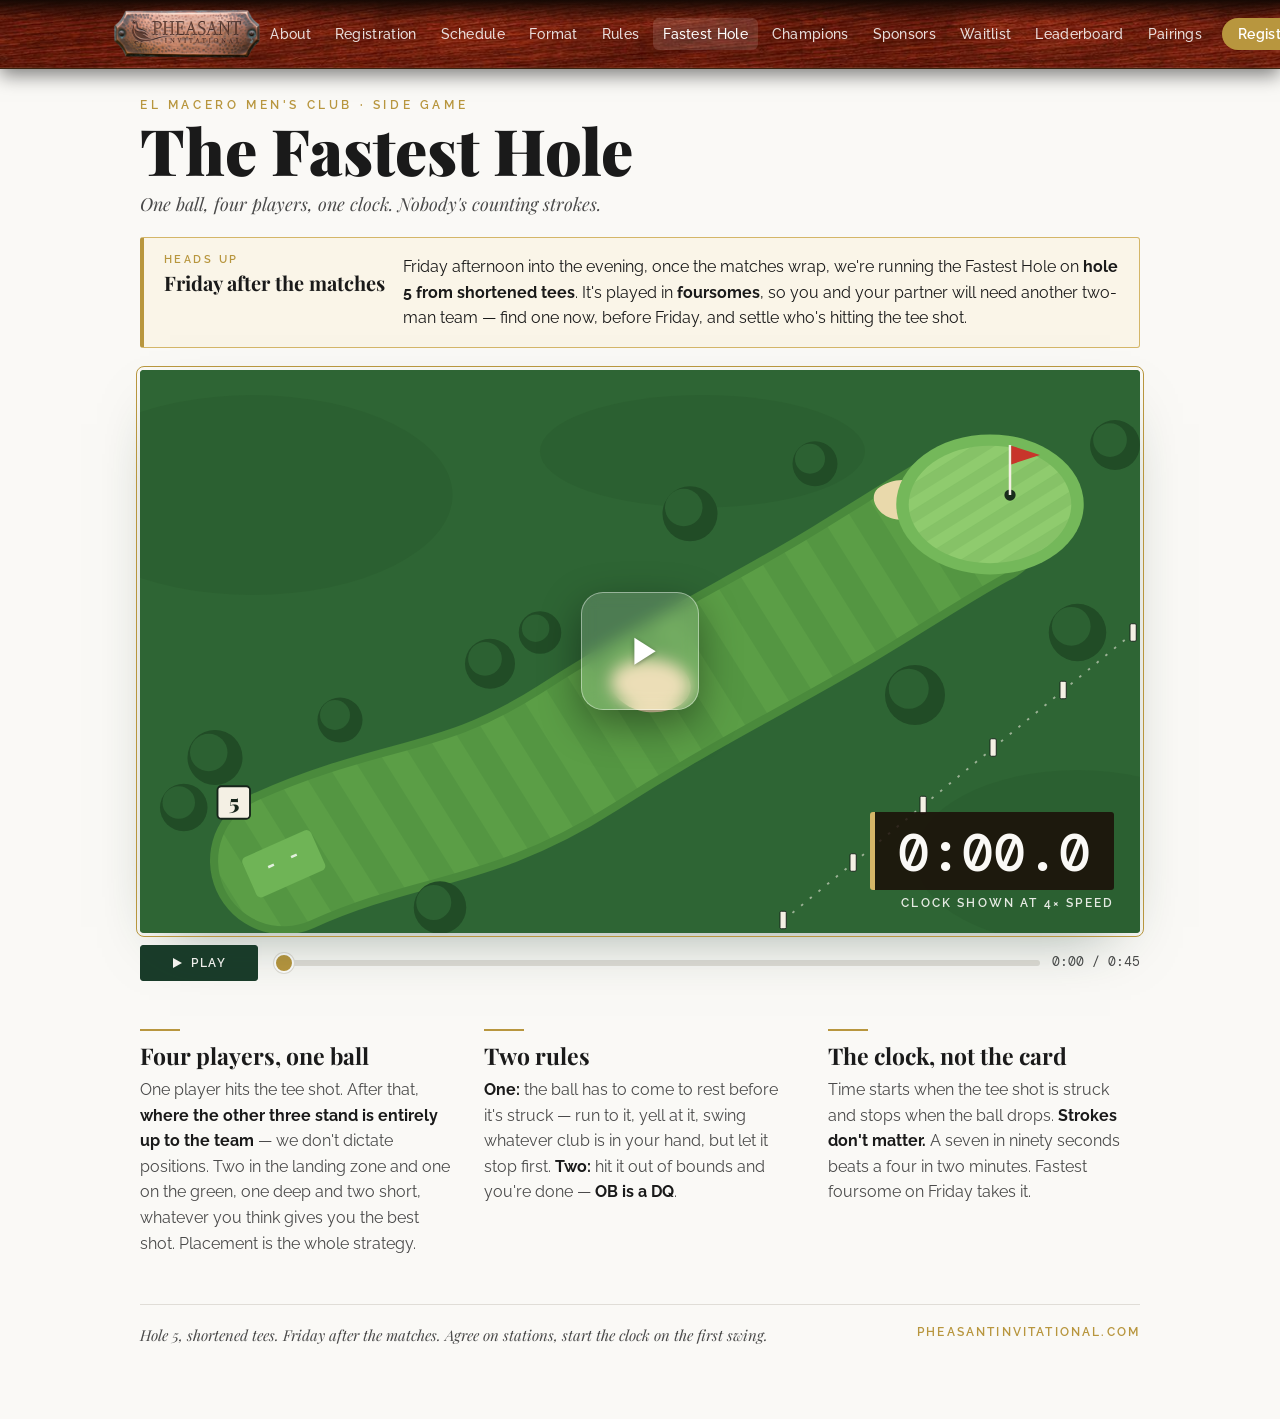
==== commit 5c9357d7: "Nav: move "Fastest Hole" to just after Rules Reorder the nav on every page (and the Fastest Hole pag" ====
--- a/fastest-hole.html
+++ b/fastest-hole.html
@@ -343,9 +343,9 @@
       <li><a href="index.html#about" class="nav-link">About</a></li>
       <li><a href="index.html#registration" class="nav-link">Registration</a></li>
       <li><a href="schedule.html" class="nav-link">Schedule</a></li>
-      <li><a href="fastest-hole.html" class="nav-link nav-link-active">Fastest Hole</a></li>
       <li><a href="index.html#format" class="nav-link">Format</a></li>
       <li><a href="index.html#rules" class="nav-link">Rules</a></li>
+      <li><a href="fastest-hole.html" class="nav-link nav-link-active">Fastest Hole</a></li>
       <li><a href="index.html#champions" class="nav-link">Champions</a></li>
       <li><a href="sponsors.html" class="nav-link">Sponsors</a></li>
       <li><a href="waitlist.html" class="nav-link">Waitlist</a></li>
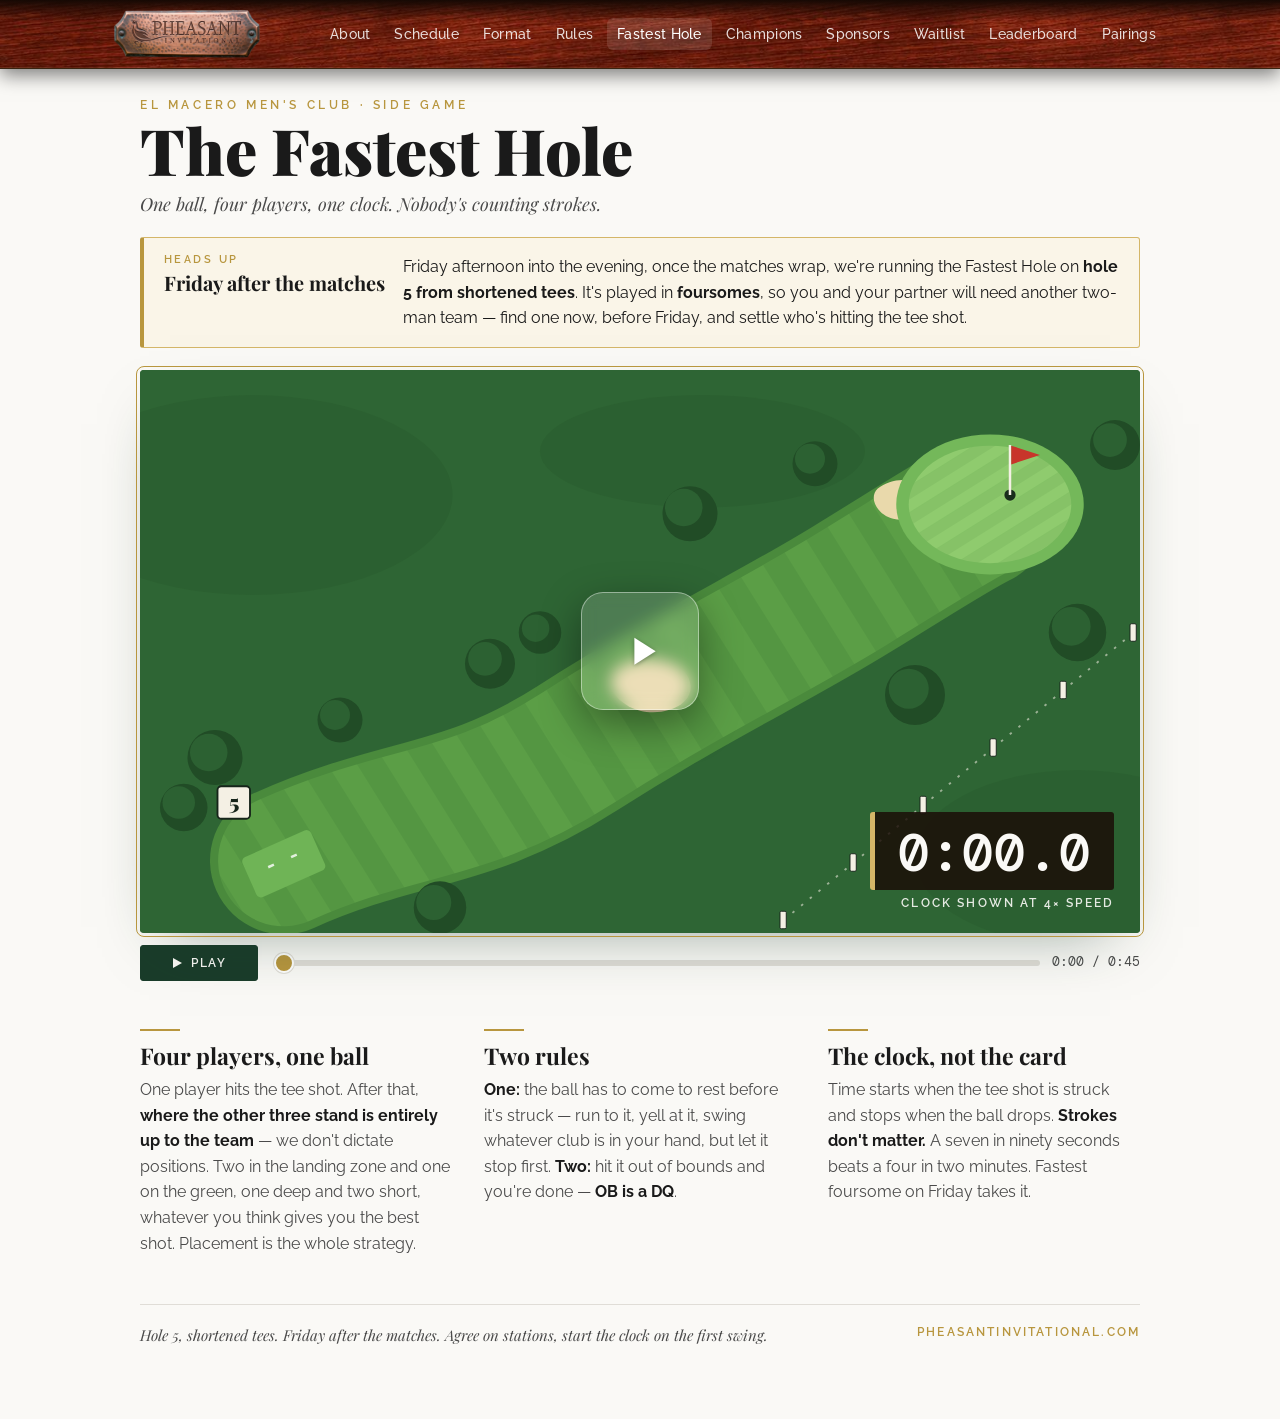
==== commit a5b92e49: "Declutter: hide registration now that it's closed Registration is over (event is 9/17). Remove the "" ====
--- a/fastest-hole.html
+++ b/fastest-hole.html
@@ -341,7 +341,6 @@
     <button class="nav-toggle" id="navToggle" aria-label="Toggle navigation"><span></span><span></span><span></span></button>
     <ul class="nav-menu" id="navMenu">
       <li><a href="index.html#about" class="nav-link">About</a></li>
-      <li><a href="index.html#registration" class="nav-link">Registration</a></li>
       <li><a href="schedule.html" class="nav-link">Schedule</a></li>
       <li><a href="index.html#format" class="nav-link">Format</a></li>
       <li><a href="index.html#rules" class="nav-link">Rules</a></li>
@@ -351,7 +350,6 @@
       <li><a href="waitlist.html" class="nav-link">Waitlist</a></li>
       <li><a href="leaderboard.html" class="nav-link">Leaderboard</a></li>
       <li><a href="pairings.html" class="nav-link">Pairings</a></li>
-      <li><a href="register.html" class="nav-link nav-cta">Register</a></li>
     </ul>
   </div>
 </nav>
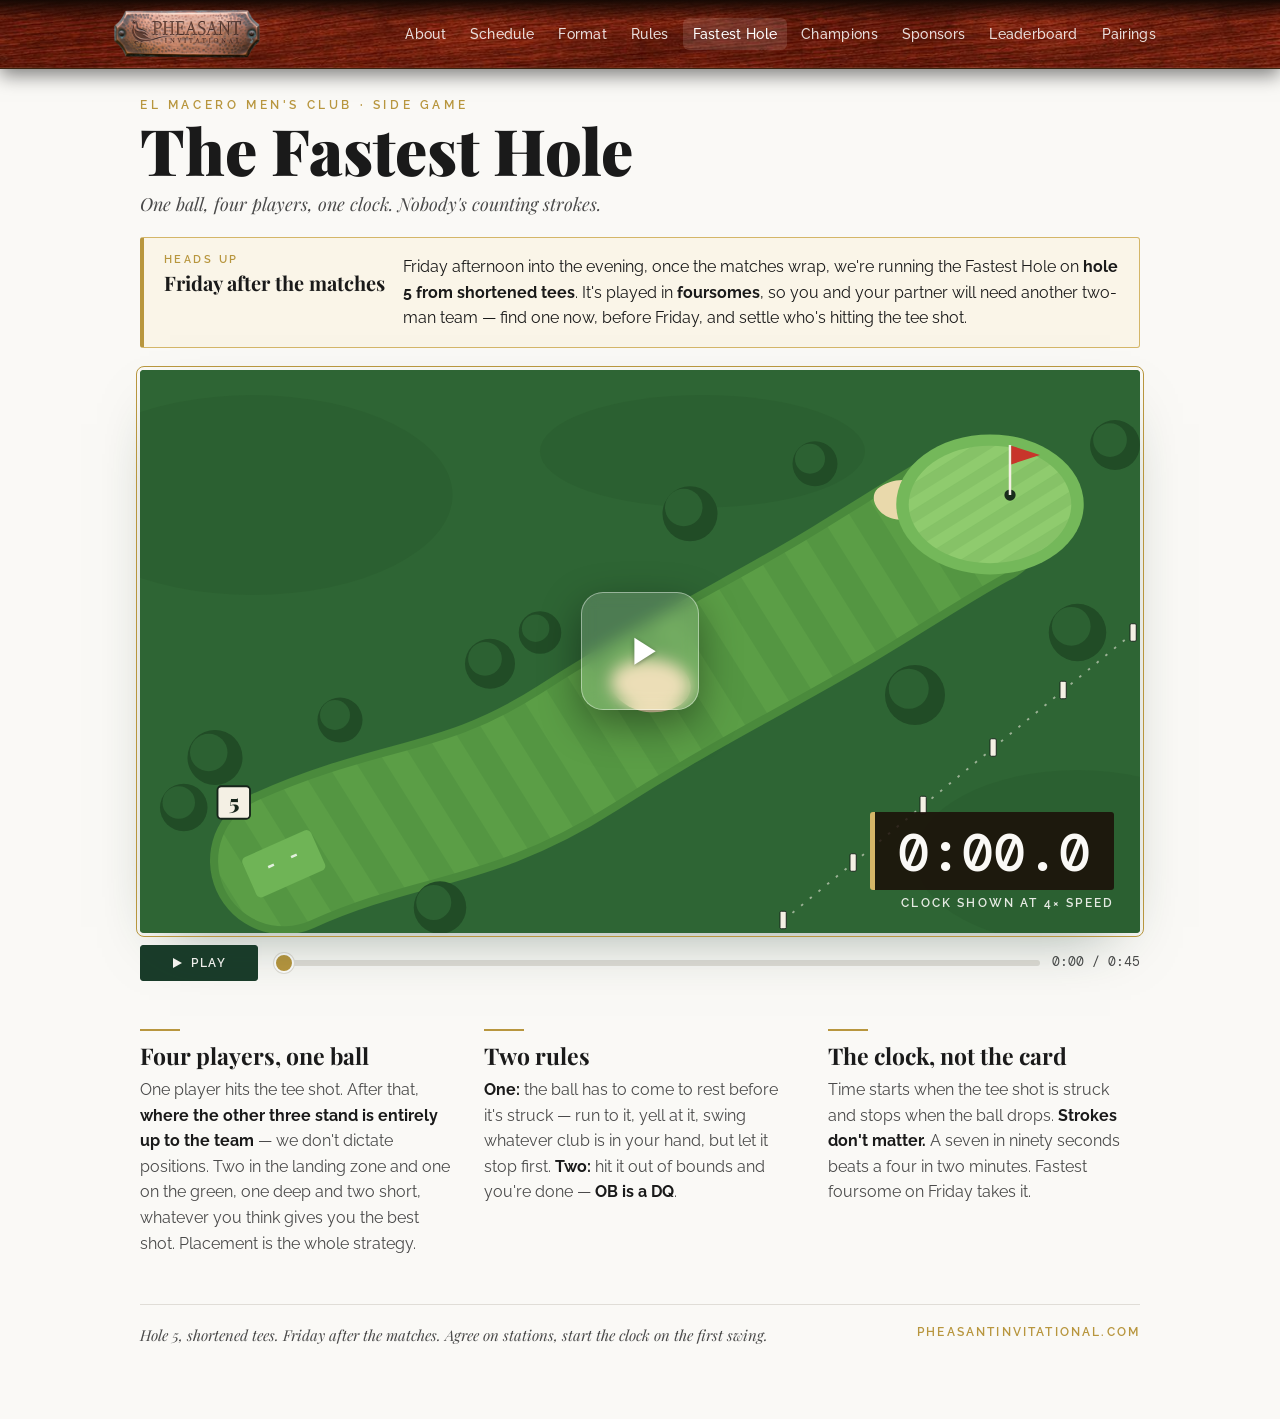
==== commit 44777ce4: "Nav: hide the Waitlist tab on every page Co-Authored-By: Claude Fable 5.1 <noreply@anthropic.com> Cl" ====
--- a/fastest-hole.html
+++ b/fastest-hole.html
@@ -347,7 +347,6 @@
       <li><a href="fastest-hole.html" class="nav-link nav-link-active">Fastest Hole</a></li>
       <li><a href="index.html#champions" class="nav-link">Champions</a></li>
       <li><a href="sponsors.html" class="nav-link">Sponsors</a></li>
-      <li><a href="waitlist.html" class="nav-link">Waitlist</a></li>
       <li><a href="leaderboard.html" class="nav-link">Leaderboard</a></li>
       <li><a href="pairings.html" class="nav-link">Pairings</a></li>
     </ul>
